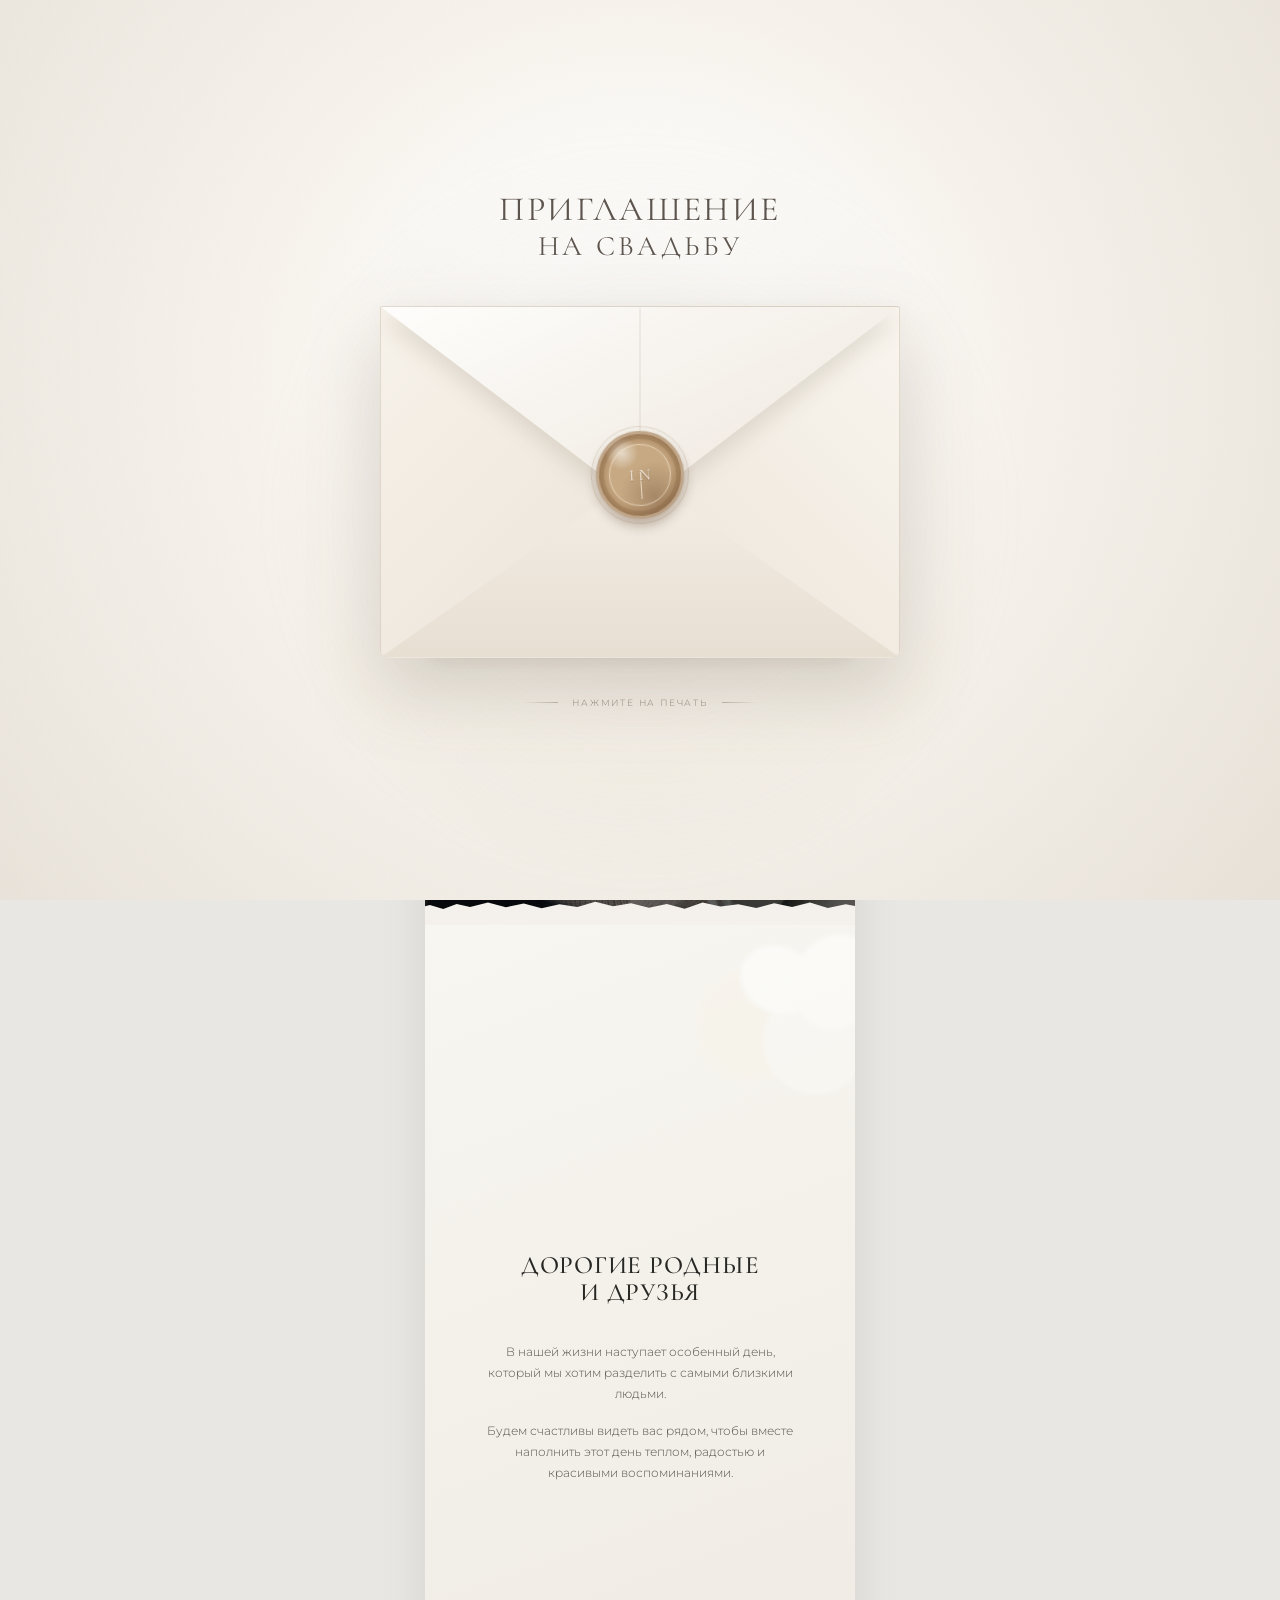
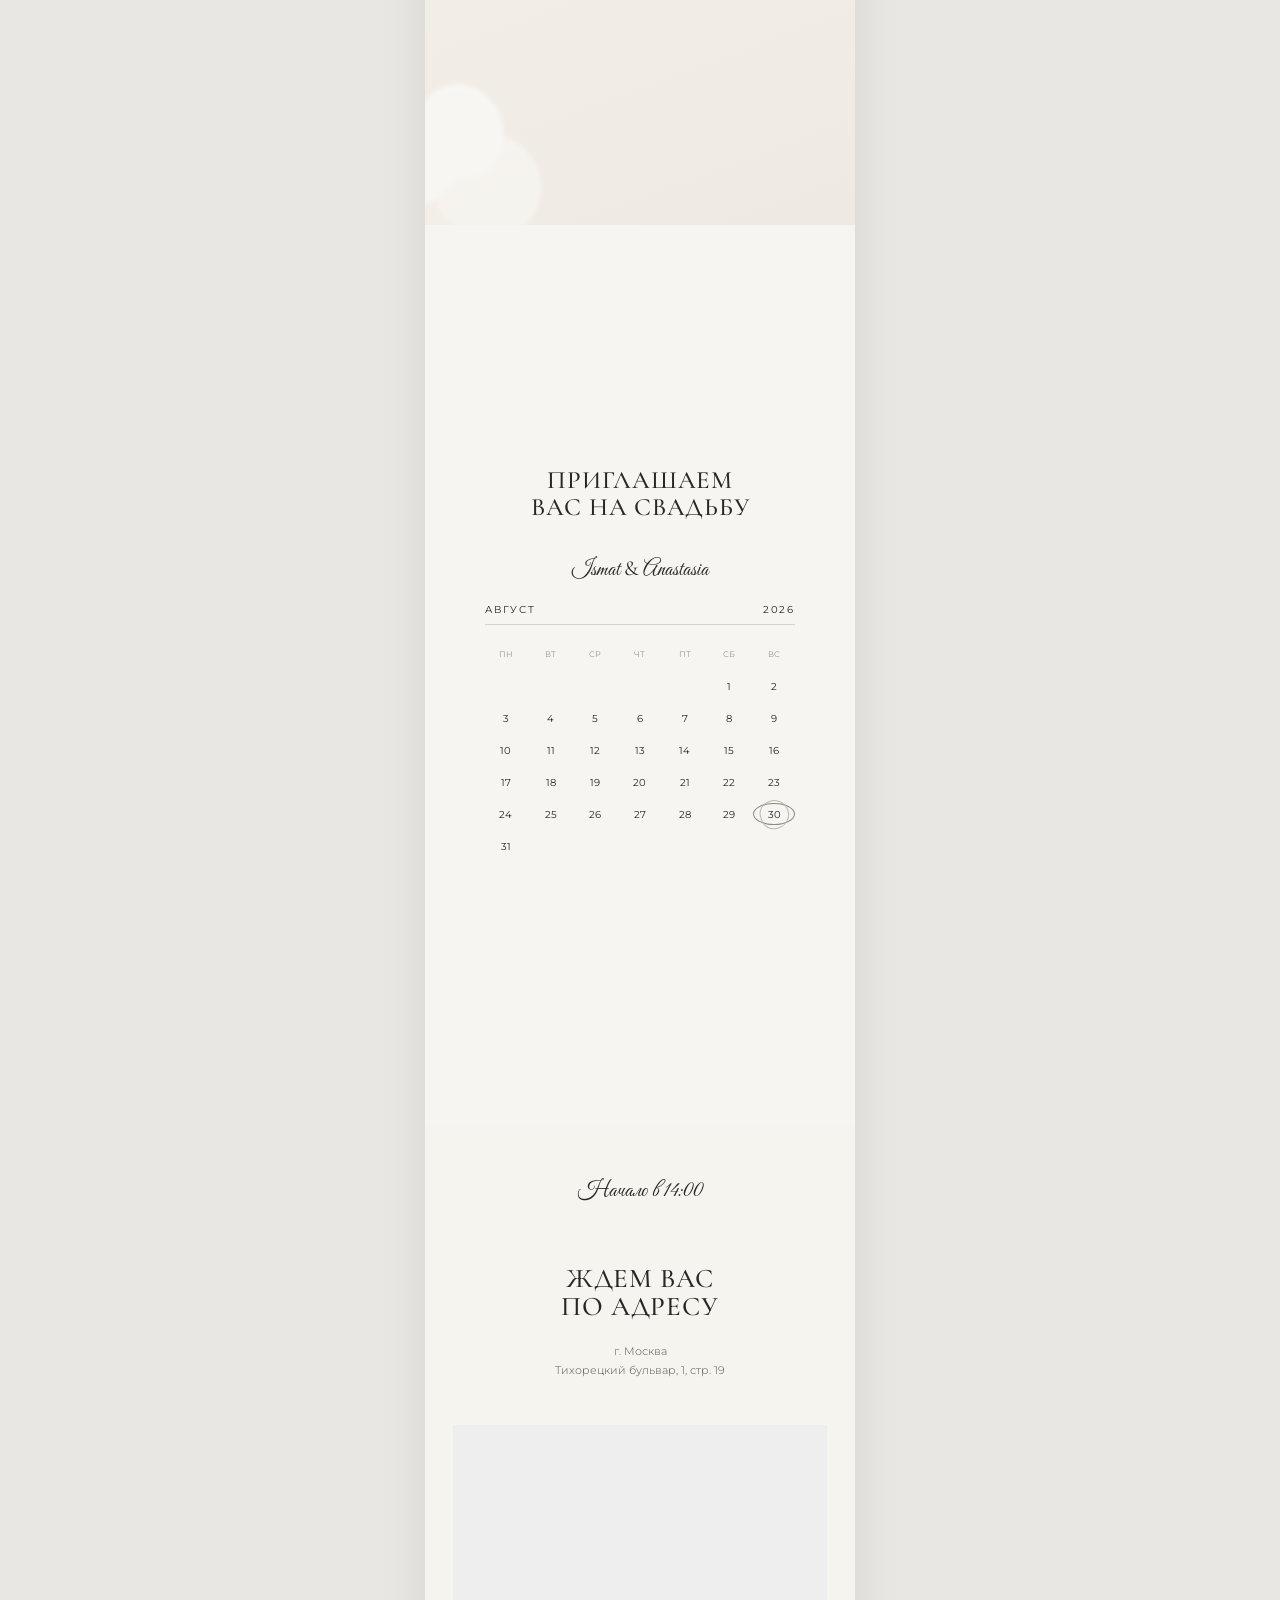
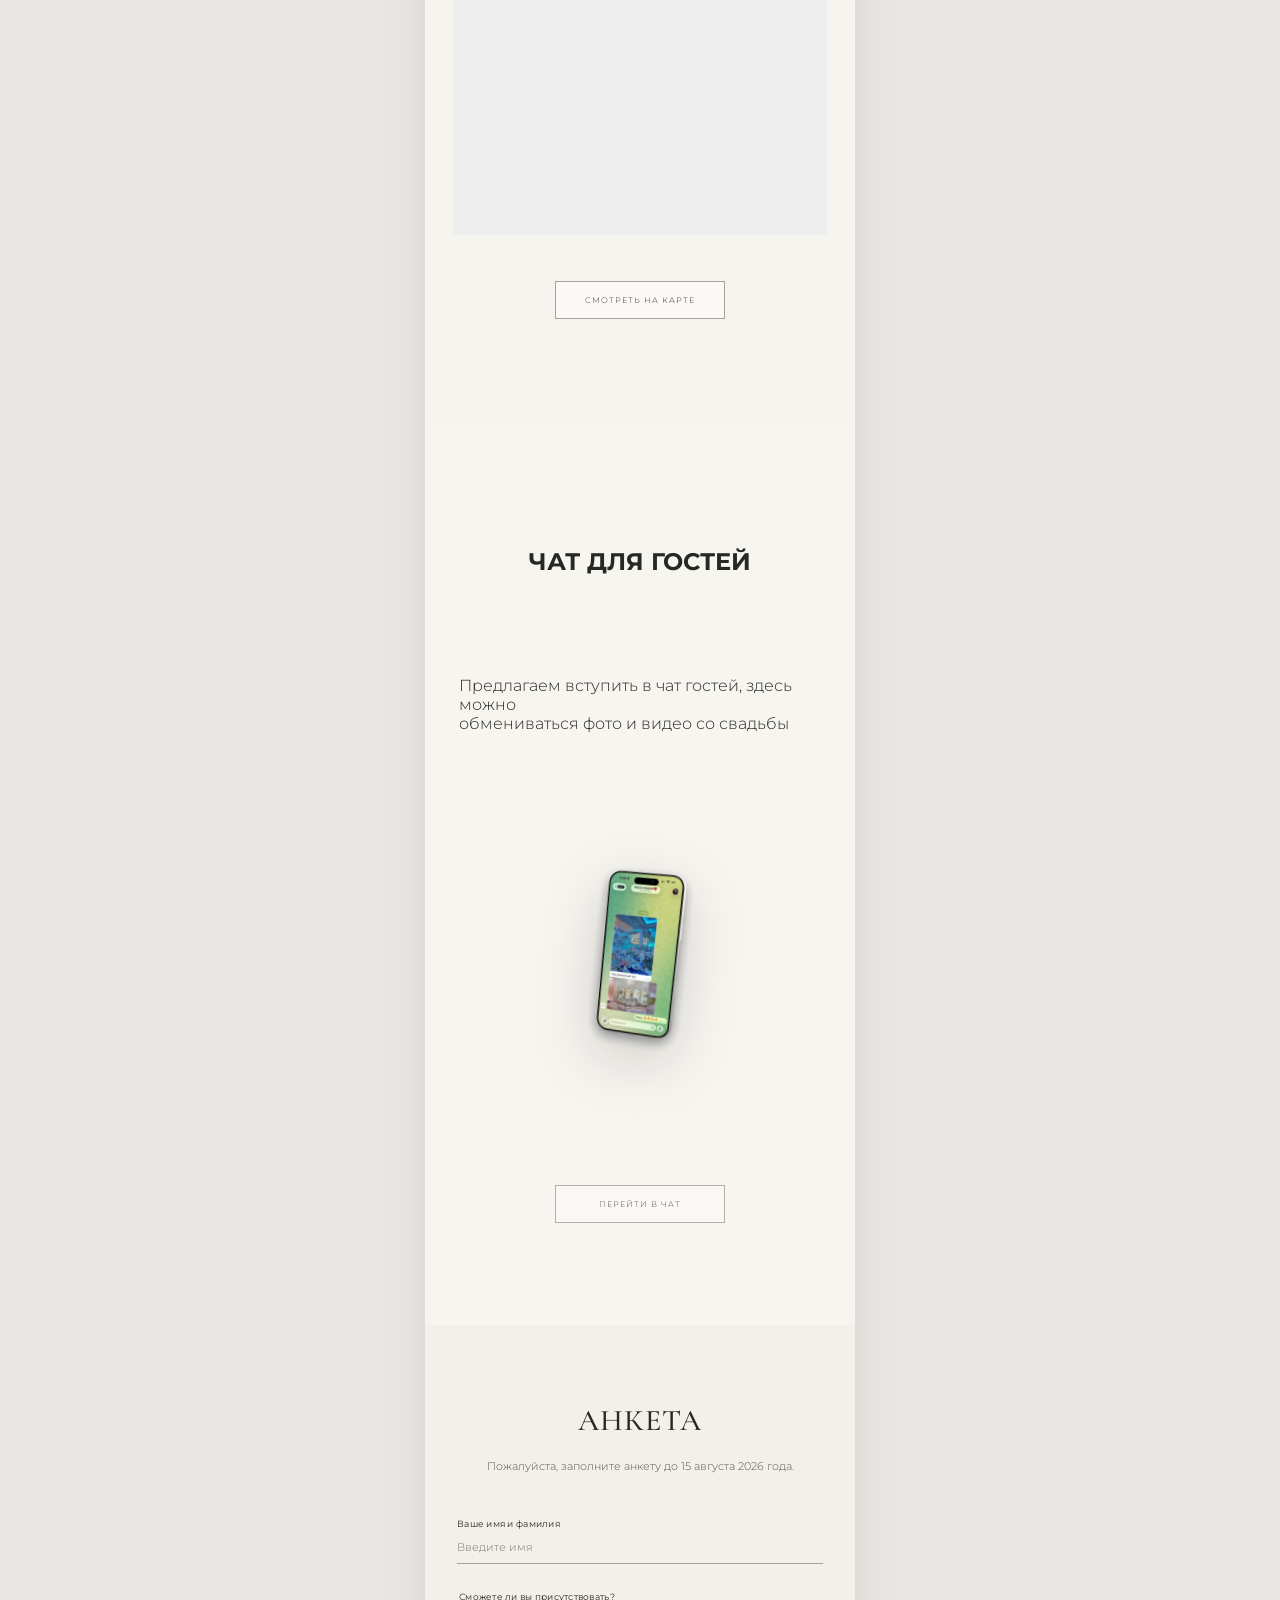
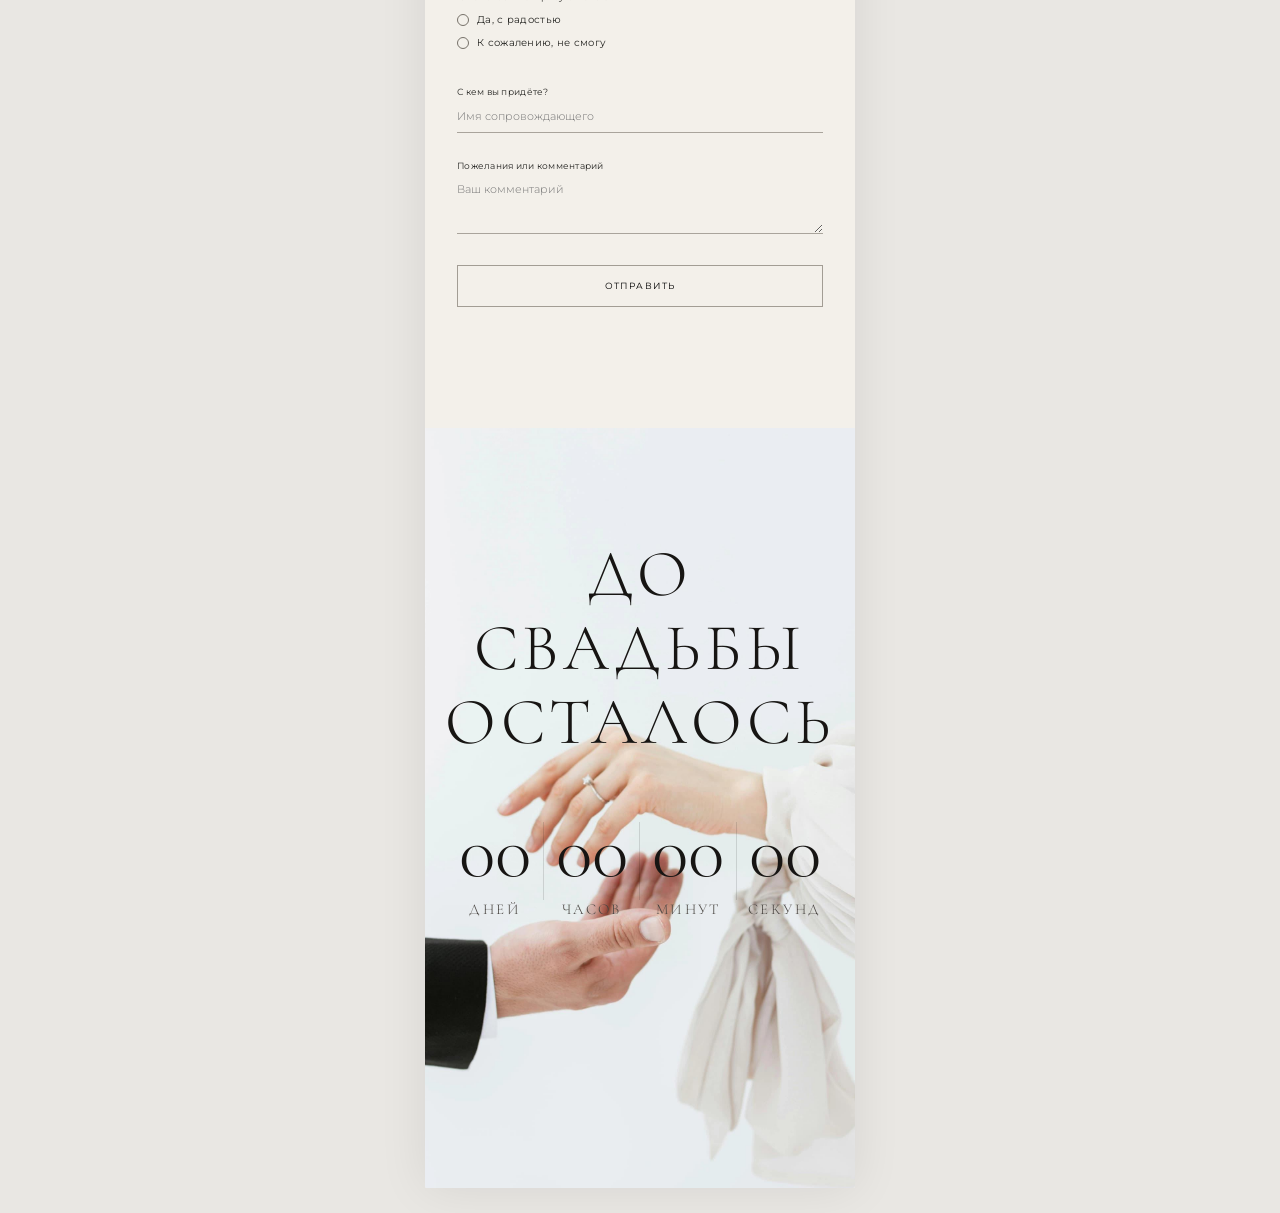
==== index.html @ ecbc0733 "Update index.html" ====
<!doctype html>
<html lang="ru">
<head>
  <meta charset="UTF-8" />
  <meta name="viewport" content="width=device-width, initial-scale=1.0, viewport-fit=cover" />
  <meta name="theme-color" content="#f4f1ec" />
  <meta property="og:title" content="Ismat & Anastasia — 30.08.2026" />
  <meta property="og:description" content="Приглашение на свадьбу" />
  <meta property="og:image" content="assets/couple.jpg" />
  <title>Ismat & Anastasia — Wedding Invitation</title>
  <link rel="preconnect" href="https://fonts.googleapis.com">
  <link rel="preconnect" href="https://fonts.gstatic.com" crossorigin>
  <link href="https://fonts.googleapis.com/css2?family=Cormorant+Garamond:ital,wght@0,300;0,400;0,500;1,400&family=Montserrat:wght@300;400;500&family=Great+Vibes&display=swap" rel="stylesheet">
  <link rel="stylesheet" href="./style.css?v=20260725-1" />
</head>
<body class="locked">
  <div id="preloader" class="preloader"><span></span></div>

  <section id="envelopeScreen" class="envelope-screen" aria-label="Открыть приглашение">
    <div class="envelope-aura" aria-hidden="true"></div>
    <div class="envelope-copy"><span>ПРИГЛАШЕНИЕ</span><span>НА СВАДЬБУ</span></div>

    <button id="openEnvelope" class="lux-envelope" type="button" aria-label="Открыть приглашение">
      <span class="envelope-inside" aria-hidden="true"></span>
      <span class="envelope-back" aria-hidden="true"></span>

      <span class="lux-letter" aria-hidden="true">
        <span class="letter-border"></span>
        <span class="letter-monogram">I <i></i> N</span>
        <span class="letter-ornament">30.08.2026</span>
        <span class="letter-greeting">Дорогие гости!</span>
        <span class="letter-text">Мы будем счастливы разделить<br>с вами этот важный для нас день</span>
        <span class="letter-small">ПОДРОБНОСТИ НА САЙТЕ</span>
      </span>

      <span class="envelope-pocket" aria-hidden="true">
        <span class="pocket-left"></span>
        <span class="pocket-right"></span>
        <span class="pocket-bottom"></span>
      </span>

      <span class="envelope-flap" aria-hidden="true"><span></span></span>
      <span class="wax-seal" aria-hidden="true"><b>I</b><i></i><b>N</b></span>
    </button>

    <div class="tap-hint"><span></span>нажмите на печать<span></span></div>
  </section>

  <button id="musicButton" class="music-button" type="button" aria-label="Включить музыку" hidden>
    <span class="music-bars"><i></i><i></i><i></i><i></i></span>
  </button>
  <audio id="bgMusic" loop preload="none"><source src="assets/music.mp3" type="audio/mpeg"></audio>

  <main id="site" class="site" aria-hidden="true">
    <section class="hero section-full">
      <div class="hero-photo" aria-hidden="true"></div>
      <div class="hero-shade"></div>
      <div class="hero-names">
    <div class="hero-name hero-name-first">Ismat</div>
    <div class="hero-name hero-name-second">Anastasia</div>
</div>
      <div class="scroll-cue">листайте вниз</div>
    </section>

    <section class="flower-section section-full">
      <div class="soft-flower flower-one"></div>
      <div class="soft-flower flower-two"></div>
      <div class="greeting reveal">
        <p class="eyebrow">ДОРОГИЕ РОДНЫЕ<br>И ДРУЗЬЯ</p>
        <p>В нашей жизни наступает особенный день, который мы хотим разделить с самыми близкими людьми.</p>
        <p>Будем счастливы видеть вас рядом, чтобы вместе наполнить этот день теплом, радостью и красивыми воспоминаниями.</p>
      </div>
    </section>
    <section class="invite-section section-full">
      <div class="invite-card reveal">
        <p class="eyebrow">ПРИГЛАШАЕМ<br>ВАС НА СВАДЬБУ</p>
        <div class="names-mini">Ismat <span>&</span> Anastasia</div>
        <div class="year-line"><span>АВГУСТ</span><span>2026</span></div>
        <div class="calendar" aria-label="Календарь август 2026">
          <div class="week">ПН</div><div class="week">ВТ</div><div class="week">СР</div><div class="week">ЧТ</div><div class="week">ПТ</div><div class="week">СБ</div><div class="week">ВС</div>
          <div></div><div></div><div></div><div></div><div></div><div>1</div><div>2</div>
          <div>3</div><div>4</div><div>5</div><div>6</div><div>7</div><div>8</div><div>9</div>
          <div>10</div><div>11</div><div>12</div><div>13</div><div>14</div><div>15</div><div>16</div>
          <div>17</div><div>18</div><div>19</div><div>20</div><div>21</div><div>22</div><div>23</div>
          <div>24</div><div>25</div><div>26</div><div>27</div><div>28</div><div>29</div><div class="selected">30</div>
          <div>31</div>
        </div>
      </div>
    </section>

    <section class="location-section section-full">
      <div class="location-inner reveal">
        <div class="time-script top-time">Начало в 14:00</div>
        <h2>ЖДЕМ ВАС<br>ПО АДРЕСУ</h2>
        <p>г. Москва<br>Тихорецкий бульвар, 1, стр. 19</p>
      <div class="map-frame">
 <iframe
  src="https://yandex.ru/map-widget/v1/?ll=37.7795%2C55.6695&z=16&pt=37.7795%2C55.6695%2Cpm2rdm"
  width="100%"
  height="100%"
  frameborder="0"
  allowfullscreen="true"
  loading="lazy">
</iframe>
</div>
        <a
  class="outline-button"
  href="https://yandex.ru/maps/-/CTb5iKKa"
  target="_blank"
  rel="noopener">
  Смотреть на карте
</a>
      </div>
    </section>

    <section class="guest-chat section-full">
      <h2>ЧАТ ДЛЯ ГОСТЕЙ</h2>

<p>
Предлагаем вступить в чат гостей, здесь можно<br>
обмениваться фото и видео со свадьбы
</p>
<div class="chat-phone-image">
    <img src="assets/chat-phone.png" alt="Чат гостей">
</div>

<a class="outline-button muted" href="#" onclick="return false">
    Перейти в чат
</a>
      </div>
    </section>

    <section class="rsvp-section">
      <div class="rsvp-inner reveal">
        <h2>АНКЕТА</h2>
        <p class="rsvp-intro">Пожалуйста, заполните анкету до 15 августа 2026 года.</p>
        <form id="rsvpForm">
          <label>Ваше имя и фамилия
            <input name="name" type="text" placeholder="Введите имя" required />
          </label>
          <fieldset>
            <legend>Сможете ли вы присутствовать?</legend>
            <label class="radio"><input type="radio" name="attendance" value="Да, с радостью" required><span>Да, с радостью</span></label>
            <label class="radio"><input type="radio" name="attendance" value="К сожалению, не смогу"><span>К сожалению, не смогу</span></label>
          </fieldset>
          <label>С кем вы придёте?
            <input name="companion" type="text" placeholder="Имя сопровождающего" />
          </label>
          <label>Пожелания или комментарий
            <textarea name="comment" rows="3" placeholder="Ваш комментарий"></textarea>
          </label>
          <button class="submit-button" type="submit">Отправить</button>
          <p id="formStatus" class="form-status" role="status"></p>
        </form>
      </div>
    </section>
    <section class="countdown-photo-section">

    <img
        class="countdown-photo-image"
        src="assets/thuste.jpg"
        alt="До свадьбы осталось"
    >

    <div class="countdown-photo-content">
        <h2>
            ДО СВАДЬБЫ<br>
            ОСТАЛОСЬ
        </h2>

        <div class="countdown-grid">
            <div class="countdown-item">
                <span id="days">00</span>
                <small>ДНЕЙ</small>
            </div>

            <div class="countdown-item">
                <span id="hours">00</span>
                <small>ЧАСОВ</small>
            </div>

            <div class="countdown-item">
                <span id="minutes">00</span>
                <small>МИНУТ</small>
            </div>

            <div class="countdown-item">
                <span id="seconds">00</span>
                <small>СЕКУНД</small>
            </div>
        </div>
    </div>

</section>
  </main>

  <script src="./script.js?v=20260725-1"></script>
</body>
</html>
---- style.css ----
@import url('https://fonts.googleapis.com/css2?family=Cormorant+Garamond:wght@300;400&family=Great+Vibes&display=swap');
:root{--paper:#f4f1ec;--ink:#272724;--line:#bdb8af;--accent:#b8b1a7;--serif:'Cormorant Garamond',serif;--sans:'Montserrat',sans-serif;--script:'Great Vibes',cursive}
*{box-sizing:border-box}html{scroll-behavior:smooth}body{margin:0;background:#e9e7e3;color:var(--ink);font-family:var(--sans);font-weight:300}body.locked{overflow:hidden}.preloader{position:fixed;inset:0;background:var(--paper);z-index:9999;display:grid;place-items:center;transition:.5s}.preloader span{width:24px;height:24px;border:1px solid #aaa;border-top-color:#333;border-radius:50%;animation:spin 1s linear infinite}.preloader.hide{opacity:0;visibility:hidden}@keyframes spin{to{transform:rotate(360deg)}}
.site{width:min(430px,100%);margin:auto;background:var(--paper);box-shadow:0 0 50px #00000015;overflow:hidden}.section-full{min-height:100svh;position:relative}.hero{display:grid;place-items:center;color:white}.hero-photo{position:absolute;inset:0;background:url('assets/couple.jpg') center 42%/cover no-repeat;transform:scale(1.03)}.hero-shade{position:absolute;inset:0;background:linear-gradient(180deg,#0004,#0001 38%,#0007)}.hero-content{position:relative;text-align:center;margin-top:26vh;text-shadow:0 2px 15px #0007}.hero-kicker{font:italic 18px var(--serif);letter-spacing:.08em}.

.hero img {
    width: 100%;
    height: 100%;
    object-fit: cover;
    object-position: center;
}.hero-date{font:400 13px var(--sans);letter-spacing:.42em;margin-left:.42em}.scroll-cue{position:absolute;bottom:24px;font-size:8px;letter-spacing:.2em;text-transform:uppercase;opacity:.8}.scroll-cue:after{content:'';display:block;width:1px;height:34px;background:#fff8;margin:12px auto 0}
.flower-section{display:grid;place-items:center;padding:70px 38px;overflow:hidden;background:linear-gradient(160deg,#f8f6f1,#eeeae2)}.soft-flower{position:absolute;width:230px;height:230px;border-radius:45% 55% 48% 52%;filter:blur(2px);opacity:.55;background:radial-gradient(ellipse at 35% 45%,#fff 0 18%,transparent 19%),radial-gradient(ellipse at 58% 35%,#fff 0 22%,transparent 23%),radial-gradient(ellipse at 61% 62%,#fbfaf6 0 26%,transparent 27%),radial-gradient(ellipse at 32% 68%,#f7f3ea 0 24%,transparent 25%)}.flower-one{top:-35px;right:-65px;transform:rotate(25deg)}.flower-two{bottom:-60px;left:-85px;transform:rotate(-20deg)}.greeting{position:relative;text-align:center;max-width:310px}.eyebrow{font:500 25px/1.08 var(--serif);letter-spacing:.03em;margin:0 0 35px}.greeting p:not(.eyebrow){font:300 12px/1.75 var(--sans);margin:16px 0;color:#55514b}
.photo-card-section{padding:50px 35px;display:grid;place-items:center;background:#f7f5f0}.photo-card{height:78svh;width:100%;position:relative;overflow:hidden}.photo-card img{width:100%;height:100%;object-fit:cover;object-position:center}.photo-card-shade{position:absolute;inset:0;background:linear-gradient(180deg,transparent 50%,#0008)}.script-name{position:absolute;bottom:52px;left:0;right:0;text-align:center;color:#fff;font:400 48px/.78 var(--script);text-shadow:0 2px 10px #0008}
.invite-section{display:grid;place-items:center;padding:50px 30px;background:#f7f5f1}.invite-card{text-align:center;width:100%;max-width:310px}.names-mini{font:400 21px var(--script);margin:7px 0 20px}.names-mini span{font-family:var(--serif)}.year-line{display:flex;justify-content:space-between;font:400 10px var(--sans);letter-spacing:.18em;border-bottom:1px solid #d6d1c9;padding-bottom:8px}.calendar{display:grid;grid-template-columns:repeat(7,1fr);gap:10px 3px;margin:18px 0 26px;font:400 10px var(--sans)}.calendar div{height:22px;display:grid;place-items:center}.calendar .week{font-size:8px;color:#99958e}.calendar .selected{border:1px solid #8c887f;border-radius:50%;position:relative}.calendar .selected:after{content:'';position:absolute;width:27px;height:27px;border:1px solid #bbb6ad;border-radius:47% 53% 52% 48%;transform:rotate(-18deg)}.time-script{font:400 22px var(--script)}
.location-section{padding:52px 28px;background:#f6f4ef}.location-inner{text-align:center}.top-time{margin-bottom:60px}.location-inner h2,
.rsvp-inner h2{
    font:500 27px/1.05 var(--serif);
    letter-spacing:.03em;
    margin:0 0 20px;
}

.guest-inner h2{
    font-family:"Cormorant Garamond", serif;
    font-size:58px;
    font-weight:300;
    line-height:1;
    letter-spacing:.03em;
    text-transform:uppercase;
    margin:0 0 28px;
}

.location-inner p,
.rsvp-intro{
    font:300 11px/1.75 var(--sans);
    color:#57534d;
}

.guest-inner p{
    max-width:520px;
    margin:0 auto 55px;

    font-family:var(--sans);
    font-size:18px;
    font-weight:300;
    line-height:1.65;

    color:#2f2f2f;
    text-align:center;
}.outline-button{display:inline-flex;align-items:center;justify-content:center;border:1px solid #a7a29a;color:#37342f;text-decoration:none;text-transform:uppercase;letter-spacing:.13em;font-size:8px;min-width:170px;height:38px;margin-top:18px;background:#ffffff66}.map-illustration{position:relative;height:300px;margin:45px -28px -52px;background:#e8ece8;overflow:hidden}.road{position:absolute;background:#fff;height:18px;width:130%;left:-15%;transform-origin:center}.r1{top:75px;transform:rotate(14deg)}.r2{top:165px;transform:rotate(-24deg)}.r3{top:220px;transform:rotate(7deg);height:10px}.r4{left:52%;top:-30px;width:12px;height:120%;transform:rotate(8deg)}.pin{position:absolute;left:55%;top:44%;font-size:26px;color:#4c4c48;text-shadow:0 1px 0 #fff}.map-label{position:absolute;left:15%;top:65%;font:italic 14px var(--serif);color:#737973}
.guest-chat{padding:70px 34px;background:#f7f5f0;display:grid;place-items:center}.guest-inner{text-align:center;width:100%}.phone-mockup{width:185px;height:330px;border:7px solid #161616;border-radius:27px;margin:32px auto 20px;background:#ebe7df;position:relative;padding:44px 12px 12px;box-shadow:0 15px 35px #0003}.phone-notch{position:absolute;top:0;left:50%;transform:translateX(-50%);width:88px;height:18px;background:#161616;border-radius:0 0 12px 12px}.chat-head{font:500 11px var(--sans);padding-bottom:10px;border-bottom:1px solid #ccc}.bubble{font:400 8px/1.35 var(--sans);padding:8px;border-radius:9px;margin-top:20px;max-width:78%}.bubble.left{background:#fff;text-align:left}.bubble.right{background:#d9e7d2;margin-left:auto;text-align:left}.muted{opacity:.85}
.rsvp-section{padding:80px 32px;background:#f3f0ea}.rsvp-inner h2{text-align:center;font-size:30px}.rsvp-intro{text-align:center;margin-bottom:42px}form label,fieldset{display:block;border:0;padding:0;margin:0 0 27px;font:400 9px/1.4 var(--sans);letter-spacing:.03em}input[type=text],textarea{width:100%;border:0;border-bottom:1px solid #a9a49c;background:transparent;padding:10px 0 9px;outline:none;font:300 11px var(--sans);border-radius:0}textarea{resize:vertical}.radio{display:flex;align-items:center;gap:8px;margin:9px 0;font-size:10px}.radio input{appearance:none;width:12px;height:12px;border:1px solid #767169;border-radius:50%;margin:0}.radio input:checked{box-shadow:inset 0 0 0 3px var(--paper);background:#57534d}.submit-button{width:100%;height:42px;background:transparent;border:1px solid #a29d94;text-transform:uppercase;letter-spacing:.16em;font:400 9px var(--sans);cursor:pointer}.form-status{text-align:center;min-height:18px;font-size:10px;margin-top:13px}
.countdown-section{min-height:720px;background:#eeeae4;padding:55px 34px;display:flex;align-items:flex-end}.hands-photo{position:absolute;top:55px;left:34px;right:34px;height:360px;background:linear-gradient(#0001,#0005),url('assets/couple.jpg') 52% 62%/180% auto no-repeat;filter:saturate(.75)}.countdown-card{position:relative;background:#f6f3ed;width:100%;padding:42px 22px;text-align:center;margin-bottom:38px}.countdown-card .eyebrow{margin-bottom:28px}.countdown{display:grid;grid-template-columns:repeat(4,1fr);gap:7px}.countdown b{display:block;font:400 24px var(--serif)}.countdown span{display:block;font:300 7px var(--sans);text-transform:uppercase;letter-spacing:.08em;color:#77726b}footer{text-align:center;padding:65px 20px 55px;background:#e6e1d9}.footer-script{font:400 43px var(--script)}footer p{font-size:8px;letter-spacing:.18em;text-transform:uppercase}
.music-button{position:fixed;right:max(18px,calc((100vw - 430px)/2 + 18px));bottom:22px;z-index:4000;width:42px;height:42px;border-radius:50%;border:1px solid #ffffff77;background:#30302dd9;backdrop-filter:blur(8px);cursor:pointer}.music-bars{height:15px;display:flex;gap:2px;justify-content:center;align-items:end}.music-bars i{display:block;width:2px;background:#fff;height:5px}.music-button.playing i{animation:bars .8s ease-in-out infinite alternate}.music-button.playing i:nth-child(2){animation-delay:.2s}.music-button.playing i:nth-child(3){animation-delay:.4s}.music-button.playing i:nth-child(4){animation-delay:.1s}@keyframes bars{to{height:15px}}
.reveal{opacity:0;transform:translateY(28px);transition:opacity 1.1s ease,transform 1.1s ease}.reveal.visible{opacity:1;transform:none}@media(min-width:700px){body{padding:25px 0}.site{border-radius:2px}.envelope-copy{font-size:29px}}@media(prefers-reduced-motion:reduce){*{scroll-behavior:auto!important;animation-duration:.01ms!important;transition-duration:.01ms!important}.reveal{opacity:1;transform:none}}
.countdown-photo {
    position: relative;
    width: 100%;
    overflow: hidden;
}

.countdown-photo img{
    width:100%;
    display:block;
}

.countdown-overlay{
    position:absolute;
    inset:0;

    display:flex;
    flex-direction:column;
    justify-content:center;
    align-items:center;

    padding:40px;
    text-align:center;
}
.countdown-photo-section {
    position: relative;
    width: 100%;
    min-height: 760px;
    overflow: hidden;
    background: #f1f0ee;
}

.countdown-photo-image {
    position: absolute;
    inset: 0;
    width: 100%;
    height: 100%;
    object-fit: cover;
    object-position: center bottom;
}

.countdown-photo-content {
    position: relative;
    z-index: 2;
    min-height: 760px;
    padding: 110px 22px 40px;

    display: flex;
    flex-direction: column;
    align-items: center;

    text-align: center;
    color: #171513;
}

.countdown-photo-content h2 {
    margin: 0 0 55px;

    font-family: "Cormorant Garamond", serif;
    font-size: clamp(42px, 11vw, 66px);
    font-weight: 300;
    line-height: 1.12;
    letter-spacing: 0.07em;
}

.countdown-grid {
    width: min(100%, 620px);
    display: grid;
    grid-template-columns: repeat(4, 1fr);
}

.countdown-item {
    position: relative;
    display: flex;
    flex-direction: column;
    align-items: center;
}

.countdown-item:not(:last-child)::after {
    content: "";
    position: absolute;
    top: 8px;
    right: 0;
    width: 1px;
    height: 78px;
    background: rgba(20, 18, 16, 0.13);
}

.countdown-item span {
    font-family: "Cormorant Garamond", serif;
    font-size: clamp(48px, 13vw, 76px);
    font-weight: 300;
    line-height: 1;
}

.countdown-item small {
    margin-top: 10px;
    font-family: "Cormorant Garamond", serif;
    font-size: clamp(10px, 2.7vw, 15px);
    letter-spacing: 0.16em;
    color: #494541;
}

@media (max-width: 480px) {
    .countdown-photo-section,
    .countdown-photo-content {
        min-height: 700px;
    }

    .countdown-photo-content {
        padding-top: 95px;
    }

    .countdown-photo-content h2 {
        margin-bottom: 42px;
    }

    .countdown-item:not(:last-child)::after {
        height: 62px;
    }
}
.hero-name{
    opacity:0;
    filter:blur(10px);
    transform:translateY(70px) scale(.94);
}

body.site-opened .hero-name-first{
    animation:nameReveal 1.15s cubic-bezier(.16,1,.3,1) .15s forwards;
}

body.site-opened .hero-name-second{
    animation:nameReveal 1.15s cubic-bezier(.16,1,.3,1) .55s forwards;
}

@keyframes nameReveal{
    0%{
        opacity:0;
        filter:blur(10px);
        transform:translateY(70px) scale(.94);
    }

    65%{
        opacity:1;
        filter:blur(1px);
        transform:translateY(-8px) scale(1.015);
    }

    100%{
        opacity:1;
        filter:blur(0);
        transform:translateY(0) scale(1);
    }
}

/* Исправленный первый экран и рваный край */
.hero{
  position:relative;
  overflow:hidden;
}
.hero::after{
  content:"";
  position:absolute;
  left:-2%;
  bottom:-1px;
  width:104%;
  height:34px;
  z-index:30;
  background:var(--paper);
  clip-path:polygon(0 48%,3% 38%,6% 50%,9% 35%,12% 44%,16% 31%,20% 45%,24% 34%,28% 48%,32% 36%,36% 44%,40% 29%,44% 42%,48% 33%,52% 46%,56% 35%,60% 49%,64% 31%,68% 43%,72% 36%,76% 47%,80% 33%,84% 44%,88% 31%,92% 47%,96% 36%,100% 46%,100% 100%,0 100%);
  pointer-events:none;
}
.hero-names{
  position:absolute;
  inset:0;
  z-index:5;
  pointer-events:none;
}
.hero-name{
  position:absolute;
  color:#fff;
  font-family:"Great Vibes",cursive;
  font-weight:400;
  line-height:1;
  text-shadow:0 2px 8px rgba(0,0,0,.18),0 8px 22px rgba(0,0,0,.18);
  opacity:0;
  filter:blur(10px);
  transform:translateY(70px) scale(.94);
}
.hero-name-first{
  left:14%;
  top:57%;
  font-size:clamp(70px,19vw,108px);
}
.hero-name-second{
  right:8%;
  top:69%;
  font-size:clamp(70px,19vw,108px);
}
body.site-opened .hero-name-first{
  animation:nameReveal 1.15s cubic-bezier(.16,1,.3,1) .15s forwards;
}
body.site-opened .hero-name-second{
  animation:nameReveal 1.15s cubic-bezier(.16,1,.3,1) .55s forwards;
}
.scroll-cue{z-index:6;bottom:44px}
@media(max-width:430px){
  .hero-name-first{left:12%;top:57%;font-size:20vw}
  .hero-name-second{right:7%;top:68%;font-size:20vw}
}
.map-frame{
    width:100%;
    max-width:410px;
    height:410px;
    margin:45px auto 28px;
    overflow:hidden;
    background:#eee;
}

.map-frame iframe{
    display:block;
    width:100%;
    height:100%;
    border:0;
}

@media(max-width:480px){
    .map-frame{
        width:calc(100% + 56px);
        max-width:none;
        height:380px;
        margin-left:-28px;
        margin-right:-28px;
    }
}
.phone-mockup{
    display:none;
}

.chat-phone-image{
    width:220px;
    margin:35px auto;
    transform:rotate(6deg);
    filter:drop-shadow(0 20px 30px rgba(0,0,0,.18));
}

.chat-phone-image img{
    width:100%;
    display:block;
}
@media(max-width:430px){

    .guest-inner h2{
        font-size:34px;
    }

    .guest-inner p{
        max-width:300px;
        font-size:16px;
        line-height:1.55;
        margin-bottom:42px;
    }

}

/* Реалистичное открытие конверта */
.envelope-screen{
  background:radial-gradient(circle at 50% 42%,#fbfaf7 0,#f3f0ea 58%,#e9e5dd 100%);
  overflow:hidden;
}
.envelope-copy{margin-bottom:24px;position:relative;z-index:3}
.envelope-stage{
  position:relative;
  width:min(390px,88vw);
  aspect-ratio:1.16/1;
  border:0;
  padding:0;
  background:transparent;
  cursor:pointer;
  perspective:1200px;
  filter:drop-shadow(0 25px 28px rgba(71,60,46,.18));
  animation:envelopeFloat 3s ease-in-out infinite;
}
.envelope-stage img{display:block;width:100%;height:100%;object-fit:contain;pointer-events:none;user-select:none}
.envelope-base{
  position:absolute;
  left:4%;right:4%;bottom:1%;height:82%;
  z-index:3;
  overflow:hidden;
}
.letter-wrap{
  position:absolute;
  left:19%;right:19%;bottom:12%;height:78%;
  z-index:2;
  transform:translateY(29%);
  transition:transform 1.25s cubic-bezier(.22,.8,.2,1) .55s,filter .9s ease;
  filter:drop-shadow(0 8px 12px rgba(0,0,0,.10));
}
.flap-wrap{
  position:absolute;
  left:4%;right:4%;top:10%;height:52%;
  z-index:5;
  transform-origin:50% 8%;
  transform:rotateX(0deg);
  transition:transform .95s cubic-bezier(.45,0,.15,1) .18s,z-index 0s linear .65s;
  backface-visibility:visible;
}
.wax-seal{
  position:absolute;
  z-index:7;
  left:50%;top:52%;
  width:72px;height:72px;
  transform:translate(-50%,-50%);
  border-radius:46% 54% 49% 51%;
  display:grid;place-items:center;
  color:#82786d;
  background:radial-gradient(circle at 36% 28%,#fffdf8 0 10%,#eee8de 42%,#d8d0c4 72%,#bcb1a3 100%);
  box-shadow:0 7px 16px rgba(67,51,36,.22),inset 0 0 0 3px #f8f4ec,inset 0 0 0 5px #c9bfb2;
  transition:opacity .35s ease,transform .4s cubic-bezier(.3,1.6,.4,1);
}
.wax-seal:before{content:"";position:absolute;inset:11px;border:1px solid rgba(130,120,108,.55);border-radius:50%}
.wax-seal b{font:400 16px/1 var(--serif);letter-spacing:.03em;position:relative}
.wax-seal i{position:absolute;width:28px;height:1px;background:#aaa094;bottom:20px}
.envelope-stage.open{animation:none}
.envelope-stage.open .wax-seal{opacity:0;transform:translate(-50%,-50%) scale(.45) rotate(-10deg)}
.envelope-stage.open .flap-wrap{transform:rotateX(180deg);z-index:1}
.envelope-stage.open .letter-wrap{transform:translateY(-33%);filter:drop-shadow(0 22px 22px rgba(0,0,0,.16))}
.envelope-screen.opened{transform:none;opacity:0;visibility:hidden;transition:opacity .85s ease .25s,visibility 0s linear 1.1s}
.tap-hint{position:relative;z-index:3;margin-top:20px}
@keyframes envelopeFloat{50%{transform:translateY(-7px)}}
@media(max-width:480px){
  .envelope-copy{font-size:23px;margin-bottom:18px}
  .envelope-stage{width:min(365px,94vw)}
  .wax-seal{width:62px;height:62px;top:53%}
  .wax-seal:before{inset:9px}
  .wax-seal i{bottom:17px;width:24px}
}

/* ===== PREMIUM CSS ENVELOPE ===== */
.envelope-screen{
  --ivory:#f7f2e9;
  --paper:#fffdf8;
  --edge:#d8cfc2;
  --ink:#6f655b;
  --seal:#b99872;
  position:fixed;inset:0;z-index:5000;
  display:flex;flex-direction:column;align-items:center;justify-content:center;
  overflow:hidden;background:
    radial-gradient(circle at 50% 43%,rgba(255,255,255,.94) 0 18%,rgba(247,243,236,.86) 48%,rgba(231,225,216,.86) 100%),
    linear-gradient(135deg,#f8f5ef,#ece5db);
  transition:opacity .9s ease,visibility 0s linear .9s;
}
.envelope-screen:before{content:"";position:absolute;inset:0;opacity:.23;pointer-events:none;background-image:url("data:image/svg+xml,%3Csvg xmlns='http://www.w3.org/2000/svg' width='140' height='140' viewBox='0 0 140 140'%3E%3Cfilter id='n'%3E%3CfeTurbulence type='fractalNoise' baseFrequency='.85' numOctaves='4' stitchTiles='stitch'/%3E%3C/filter%3E%3Crect width='100%25' height='100%25' filter='url(%23n)' opacity='.15'/%3E%3C/svg%3E")}
.envelope-screen.opened{opacity:0;visibility:hidden;pointer-events:none;transform:none}
.envelope-aura{position:absolute;width:min(780px,130vw);aspect-ratio:1;border-radius:50%;background:radial-gradient(circle,rgba(202,184,160,.28),rgba(255,255,255,0) 68%);filter:blur(12px);transform:translateY(7vh)}
.envelope-copy{position:relative;z-index:3;display:flex;flex-direction:column;align-items:center;margin-bottom:46px;color:#5d554d;font:400 clamp(23px,3vw,34px)/.98 var(--serif);letter-spacing:.07em;text-shadow:0 1px 0 #fff}
.envelope-copy span:last-child{font-size:.83em;letter-spacing:.12em;margin-top:6px}
.lux-envelope{position:relative;z-index:2;width:min(520px,86vw);aspect-ratio:1.48;border:0;padding:0;background:none;cursor:pointer;perspective:1300px;filter:drop-shadow(0 32px 35px rgba(85,67,45,.18));animation:luxFloat 4s ease-in-out infinite;isolation:isolate}
.lux-envelope:focus-visible{outline:1px solid #8d8175;outline-offset:16px}
.envelope-back,.envelope-inside,.envelope-pocket,.envelope-flap,.lux-letter{position:absolute;display:block}
.envelope-back{inset:0;border-radius:4px 4px 11px 11px;background:
 linear-gradient(145deg,rgba(255,255,255,.9),rgba(231,223,212,.5)),var(--ivory);border:1px solid rgba(153,137,117,.24);box-shadow:inset 0 0 35px rgba(136,113,84,.08)}
.envelope-inside{left:1.5%;right:1.5%;top:2%;height:58%;clip-path:polygon(0 0,100% 0,50% 92%);background:linear-gradient(180deg,#d9cfc1,#f3ede4 62%,#cec1b1);filter:brightness(.94);z-index:1}
.lux-letter{z-index:2;left:10%;right:10%;top:5%;height:100%;background:
 linear-gradient(90deg,rgba(151,135,116,.025) 1px,transparent 1px),
 linear-gradient(rgba(151,135,116,.025) 1px,transparent 1px),var(--paper);background-size:7px 7px;border:1px solid rgba(152,137,118,.34);box-shadow:0 4px 14px rgba(62,48,33,.08);transform:translateY(62%);transition:transform 1.35s cubic-bezier(.18,.83,.22,1) .72s,box-shadow 1s ease;color:var(--ink);overflow:hidden}
.letter-border{position:absolute;inset:11px;border:1px solid rgba(139,123,104,.25)}
.letter-monogram{position:absolute;top:8%;left:0;right:0;font:400 clamp(24px,5vw,39px)/1 var(--serif);letter-spacing:.28em;text-indent:.28em}
.letter-monogram i{display:inline-block;width:1px;height:1.18em;background:#82776c;vertical-align:-.22em;margin:0 .2em}
.letter-ornament{position:absolute;top:21%;left:0;right:0;font:300 clamp(10px,2.5vw,16px)/1 var(--serif);letter-spacing:.12em;color:#a79a8c}
.letter-greeting{position:absolute;top:35%;left:0;right:0;font:italic 400 clamp(22px,4.8vw,37px)/1 var(--serif)}
.letter-text{position:absolute;top:47%;left:8%;right:8%;font:300 clamp(10px,2.3vw,16px)/1.65 var(--sans);letter-spacing:.02em}
.letter-date{position:absolute;top:68%;left:0;right:0;font:400 clamp(21px,4.7vw,36px)/1 var(--serif);letter-spacing:.12em}
.letter-small{position:absolute;top:82%;left:0;right:0;font:300 clamp(7px,1.7vw,10px)/1 var(--sans);letter-spacing:.16em}
.envelope-pocket{z-index:4;inset:0;overflow:hidden;border-radius:0 0 10px 10px;pointer-events:none}
.pocket-left,.pocket-right,.pocket-bottom{position:absolute;inset:0;display:block;border:1px solid rgba(154,138,117,.13)}
.pocket-left{clip-path:polygon(0 0,56% 54%,0 100%);background:linear-gradient(135deg,#f7f2ea,#e6ddd1)}
.pocket-right{clip-path:polygon(100% 0,44% 54%,100% 100%);background:linear-gradient(225deg,#f9f5ee,#e6ddd1)}
.pocket-bottom{clip-path:polygon(0 100%,50% 48%,100% 100%);background:linear-gradient(0deg,#e8dfd3,#faf6ef 82%)}
.envelope-flap{z-index:6;left:0;right:0;top:0;height:62%;transform-origin:50% 0;transform-style:preserve-3d;transition:transform 1.15s cubic-bezier(.58,.02,.24,1),z-index 0s linear .58s;filter:drop-shadow(0 12px 10px rgba(74,56,35,.12))}
.envelope-flap>span{position:absolute;inset:0;clip-path:polygon(0 0,100% 0,50% 91%);border-radius:4px;background:
 linear-gradient(155deg,rgba(255,255,255,.85),rgba(231,222,210,.65)),var(--ivory);border-top:1px solid rgba(152,137,118,.25);backface-visibility:hidden}
.envelope-flap>span:after{content:"";position:absolute;inset:0;clip-path:polygon(0 0,100% 0,50% 91%);background:linear-gradient(90deg,transparent 49.7%,rgba(151,134,113,.16) 50%,transparent 50.3%)}
.wax-seal{position:absolute;z-index:8;left:50%;top:48%;width:88px;height:88px;transform:translate(-50%,-50%) rotate(-4deg);border-radius:50%;display:flex;align-items:center;justify-content:center;gap:5px;color:#f6eee4;background:
 radial-gradient(circle at 31% 24%,rgba(255,255,255,.55),transparent 18%),
 radial-gradient(circle at 65% 75%,rgba(80,47,27,.28),transparent 40%),
 radial-gradient(circle,#c7aa84 0 47%,#a6815b 68%,#7c5e42 100%);box-shadow:0 7px 12px rgba(78,51,28,.3),inset 0 0 0 3px rgba(255,245,229,.38),inset 0 0 0 8px rgba(101,72,46,.18);transition:opacity .45s ease,transform .55s cubic-bezier(.2,.8,.2,1);font:400 20px/1 var(--serif);text-shadow:0 1px 1px rgba(71,45,24,.35)}
.wax-seal:before,.wax-seal:after{content:"";position:absolute;border-radius:50%}
.wax-seal:before{inset:13px;border:1px solid rgba(255,241,222,.56)}
.wax-seal:after{inset:-5px;border:1px solid rgba(121,91,61,.18);filter:blur(.2px)}
.wax-seal i{width:1px;height:27px;background:rgba(255,243,228,.72)}
.tap-hint{position:relative;z-index:3;margin-top:40px;display:flex;align-items:center;gap:14px;color:#8d8378;font:300 9px/1 var(--sans);letter-spacing:.2em;text-transform:uppercase;transition:opacity .4s}
.tap-hint span{display:block;width:34px;height:1px;background:linear-gradient(90deg,transparent,#b7aea3)}
.tap-hint span:last-child{transform:scaleX(-1)}
.lux-envelope.open{animation:none}
.lux-envelope.open .wax-seal{opacity:0;transform:translate(-50%,-50%) scale(.2) rotate(25deg)}
.lux-envelope.open .envelope-flap{transform:rotateX(180deg);z-index:1}
.lux-envelope.open .lux-letter{transform:translateY(-18%);box-shadow:0 26px 28px rgba(62,48,33,.18)}
.lux-envelope.open+.tap-hint{opacity:0}
@keyframes luxFloat{0%,100%{transform:translateY(0) rotate(-.45deg)}50%{transform:translateY(-9px) rotate(.35deg)}}
@media(max-width:560px){
 .envelope-copy{margin-bottom:42px;font-size:25px}
 .lux-envelope{width:min(390px,91vw)}
 .wax-seal{width:70px;height:70px;font-size:17px}
 .wax-seal:before{inset:11px}
 .wax-seal i{height:22px}
 .tap-hint{margin-top:32px;font-size:8px;gap:10px}
 .tap-hint span{width:22px}
}
@media(max-height:700px){.envelope-copy{margin-bottom:20px}.tap-hint{margin-top:18px}.lux-envelope{width:min(390px,74vh)}}
/* Письмо полностью находится внутри закрытого конверта */
.lux-envelope {
  overflow: visible;
}

.lux-letter {
  top: 5%;
  height: 90%;
  transform: translateY(5%);
  pointer-events: none;
  z-index: 2;
}

/* Карман всегда закрывает нижнюю часть письма */
.envelope-pocket {
  z-index: 4;
}

/* При открытии письмо движется только вверх */
.lux-envelope.open .lux-letter {
  transform: translateY(-35%);
}
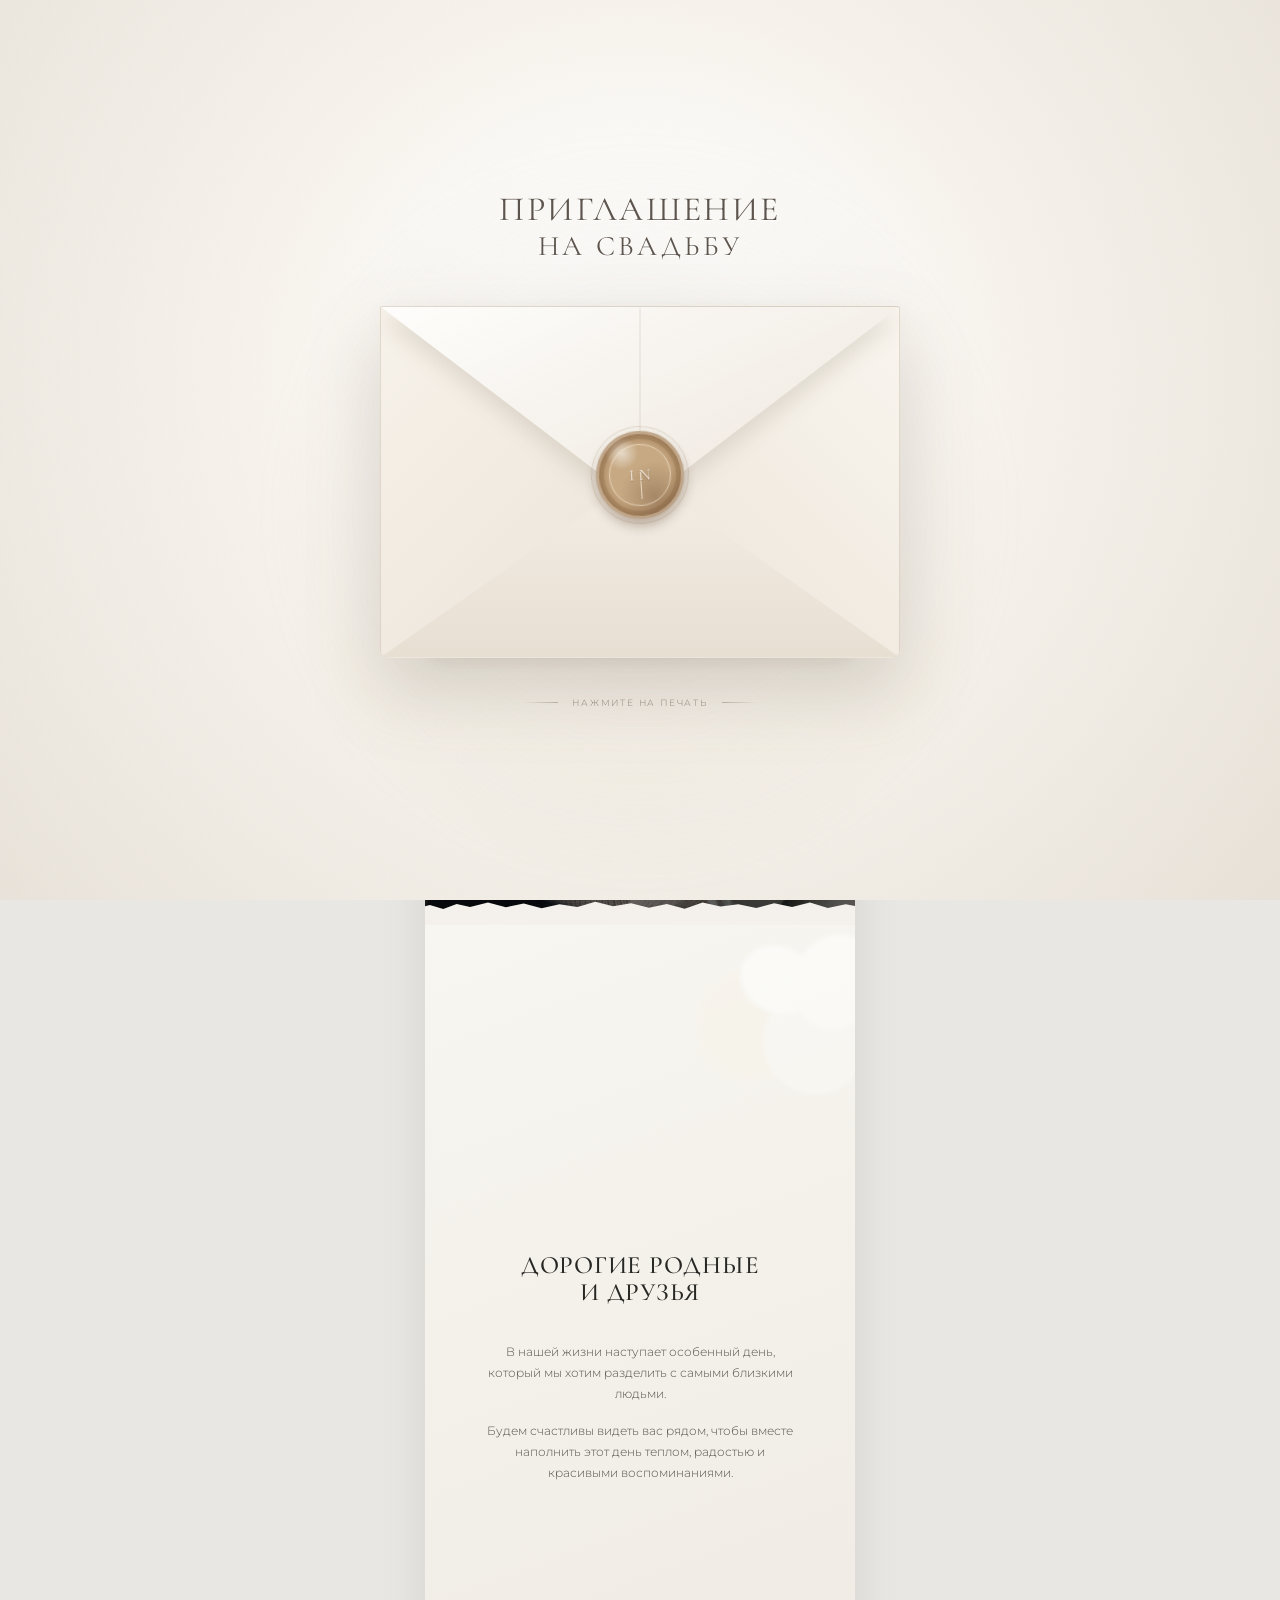
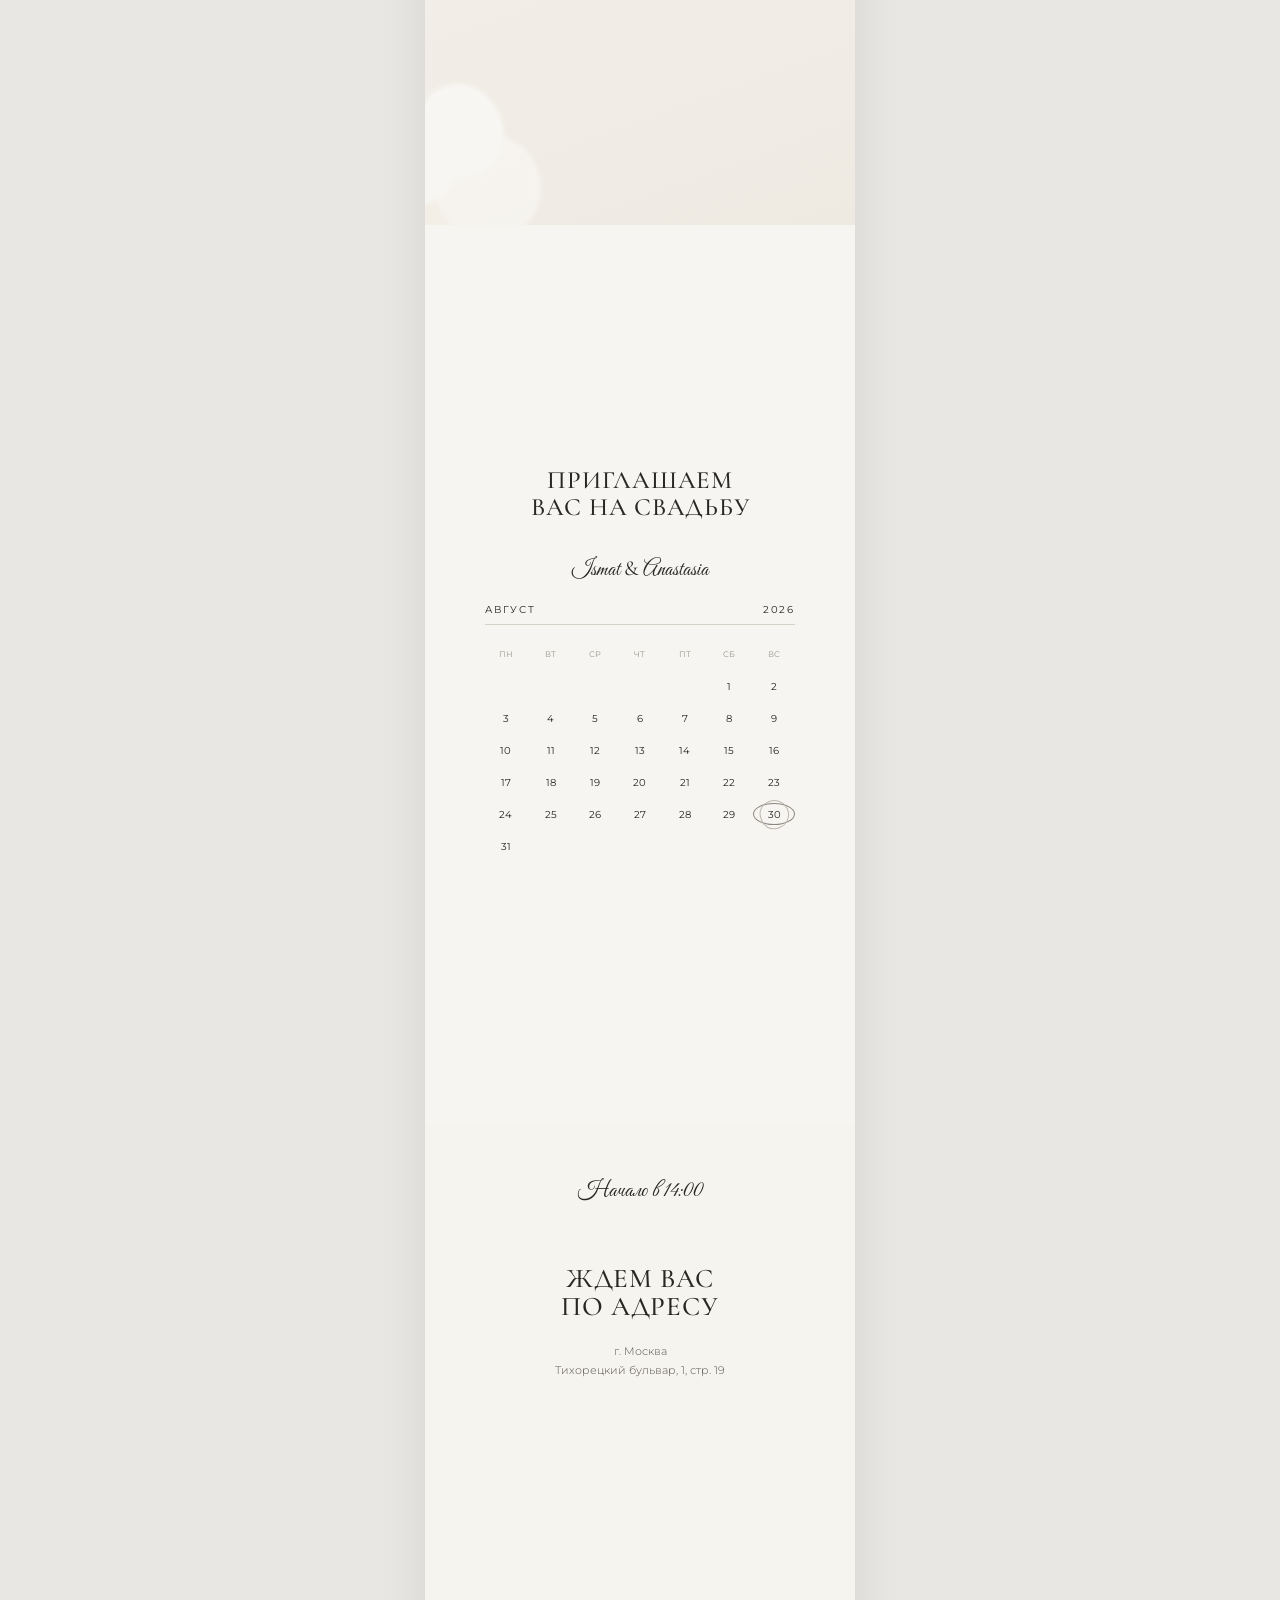
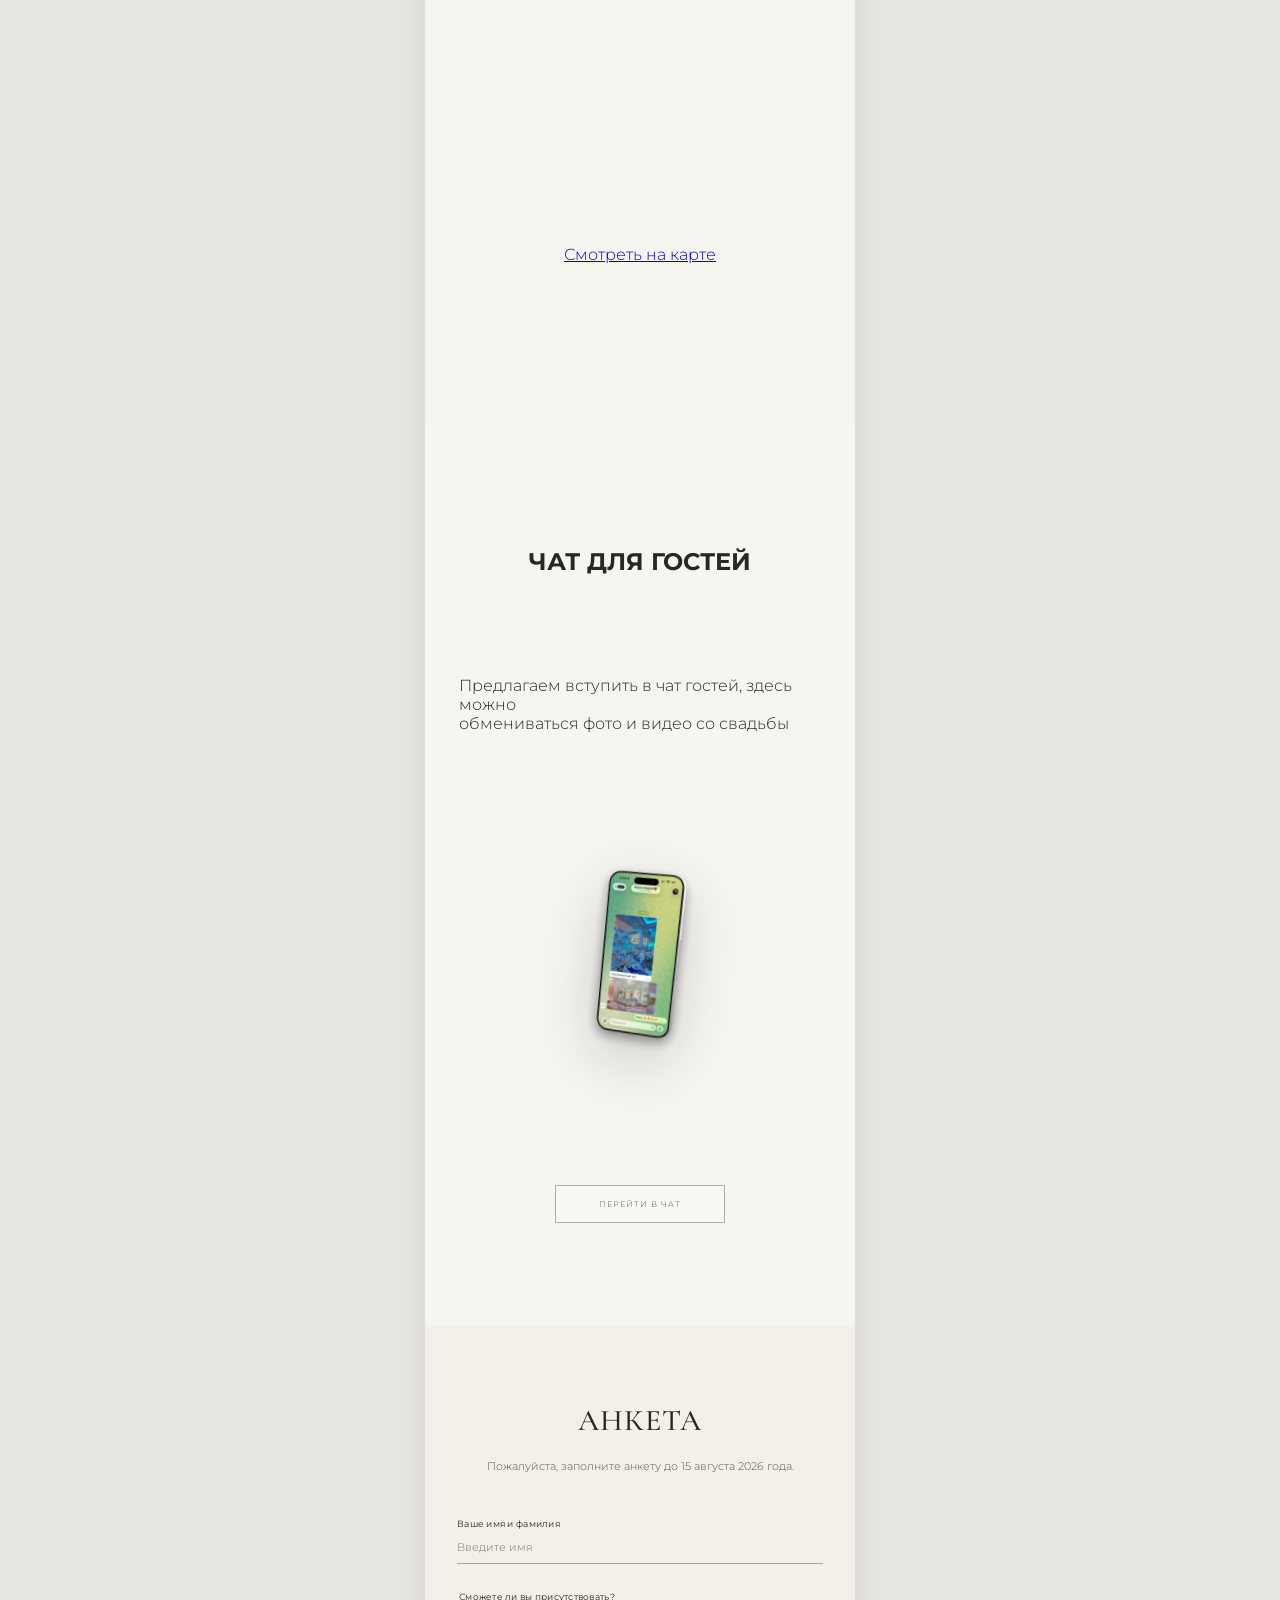
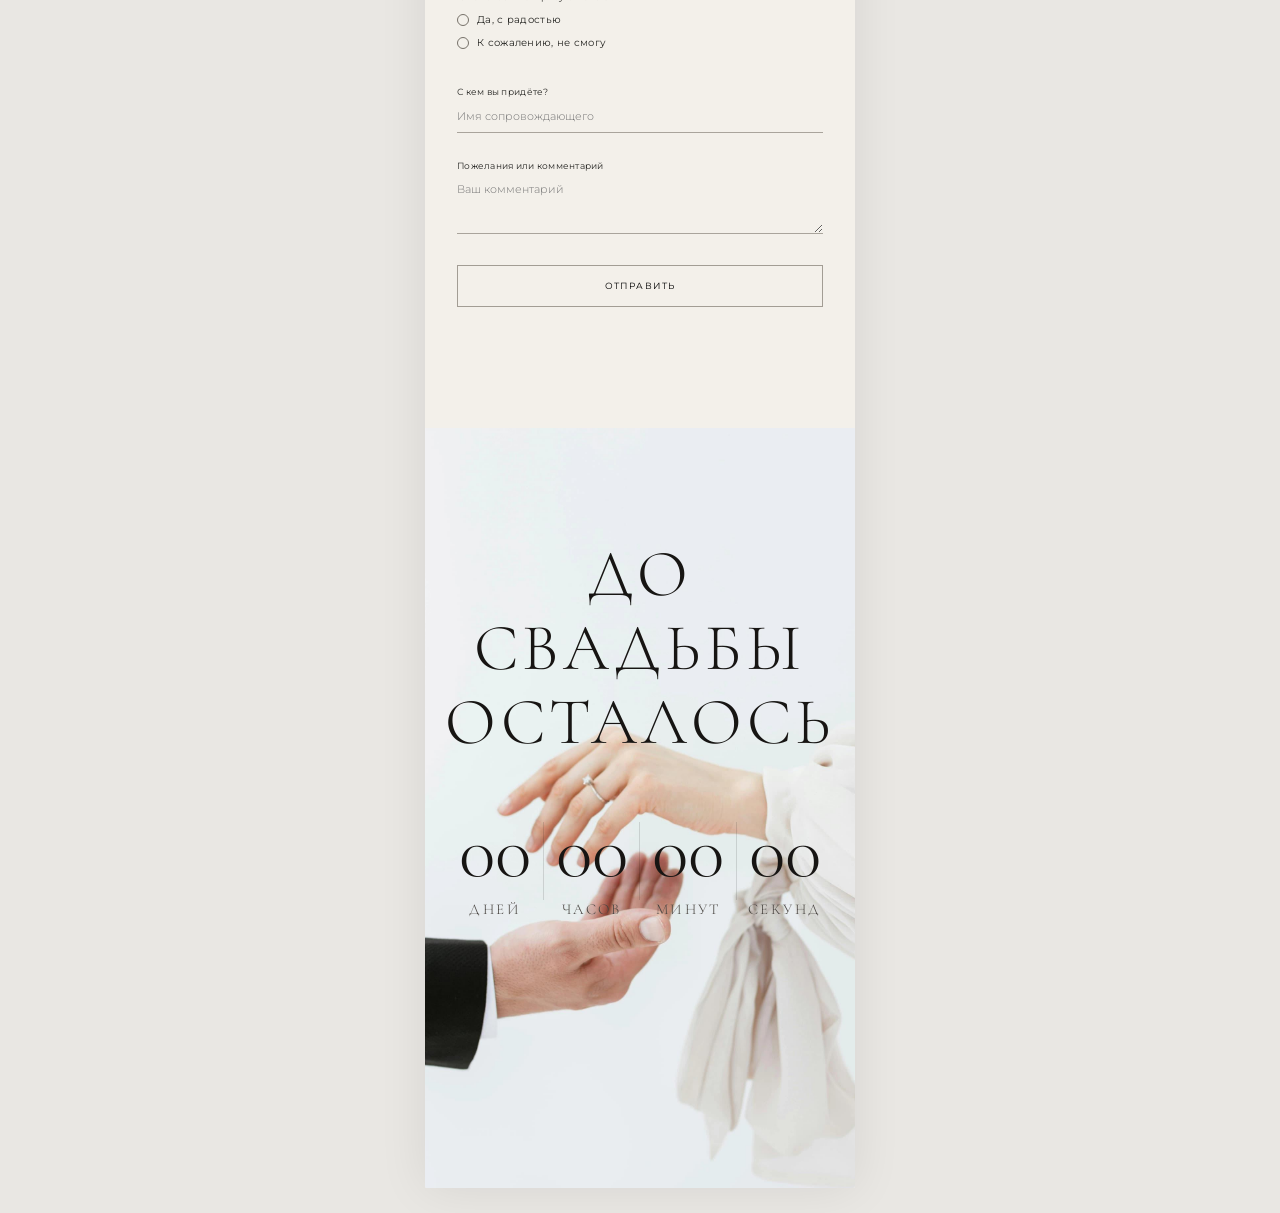
==== commit 6e02d86b: "Update index.html" ====
--- a/index.html
+++ b/index.html
@@ -93,21 +93,22 @@
         <div class="time-script top-time">Начало в 14:00</div>
         <h2>ЖДЕМ ВАС<br>ПО АДРЕСУ</h2>
         <p>г. Москва<br>Тихорецкий бульвар, 1, стр. 19</p>
-      <div class="map-frame">
- <iframe
-  src="https://yandex.ru/map-widget/v1/?ll=37.7795%2C55.6695&z=16&pt=37.7795%2C55.6695%2Cpm2rdm"
-  width="100%"
-  height="100%"
-  frameborder="0"
-  allowfullscreen="true"
-  loading="lazy">
-</iframe>
+    <div class="map-wrapper">
+  <iframe
+    src="https://yandex.ru/map-widget/v1/?ll=37.778579%2C55.675500&z=17.16&pt=37.778579%2C55.675500%2Cpm2rdm"
+    width="100%"
+    height="450"
+    frameborder="0"
+    allowfullscreen="true"
+    loading="lazy"
+    title="Ресторан Гранд — Тихорецкий бульвар, 1, стр. 19">
+  </iframe>
 </div>
-        <a
-  class="outline-button"
-  href="https://yandex.ru/maps/-/CTb5iKKa"
+       <a
+  href="https://yandex.ru/maps/213/moscow/house/tikhoretskiy_bulvar_1s19/Z04YcQBoT00CQFtvfXp2dHhmZw==/?ll=37.778579%2C55.675500&z=17.16"
   target="_blank"
-  rel="noopener">
+  rel="noopener noreferrer"
+  class="map-button">
   Смотреть на карте
 </a>
       </div>
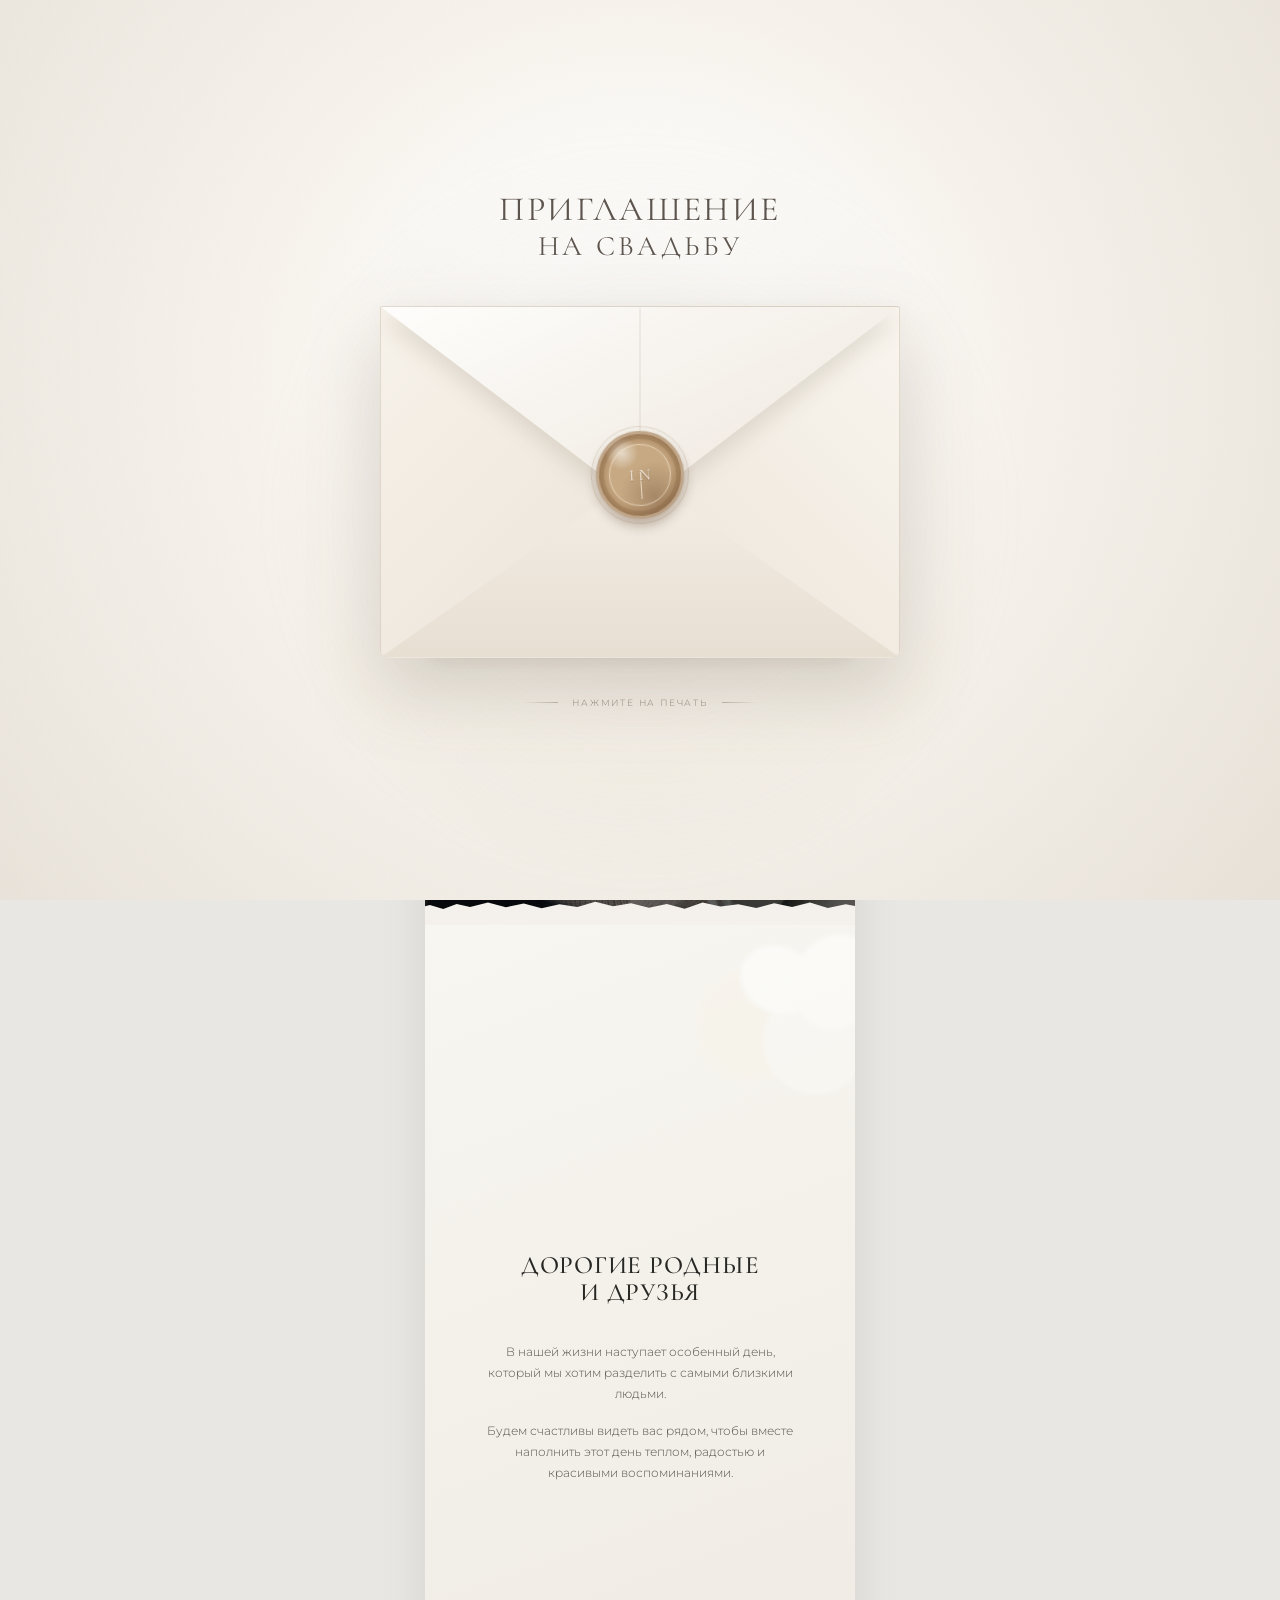
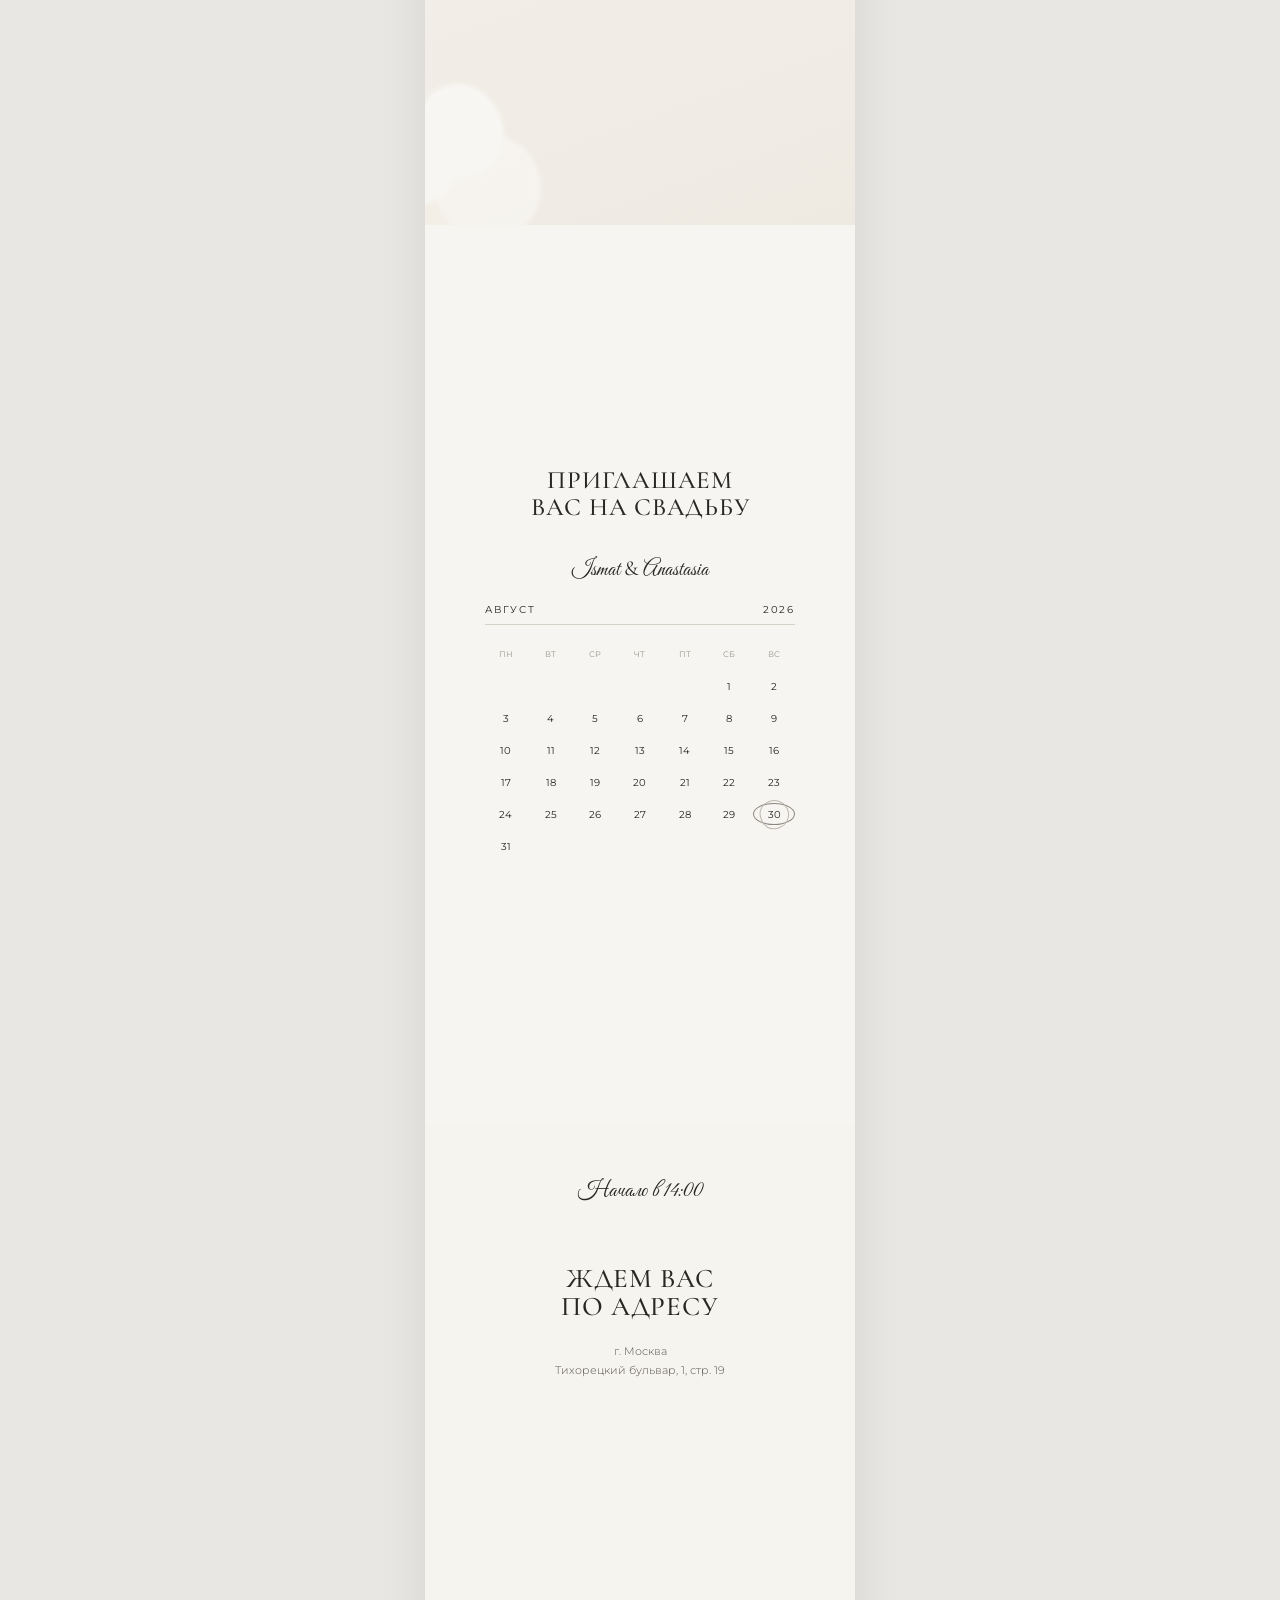
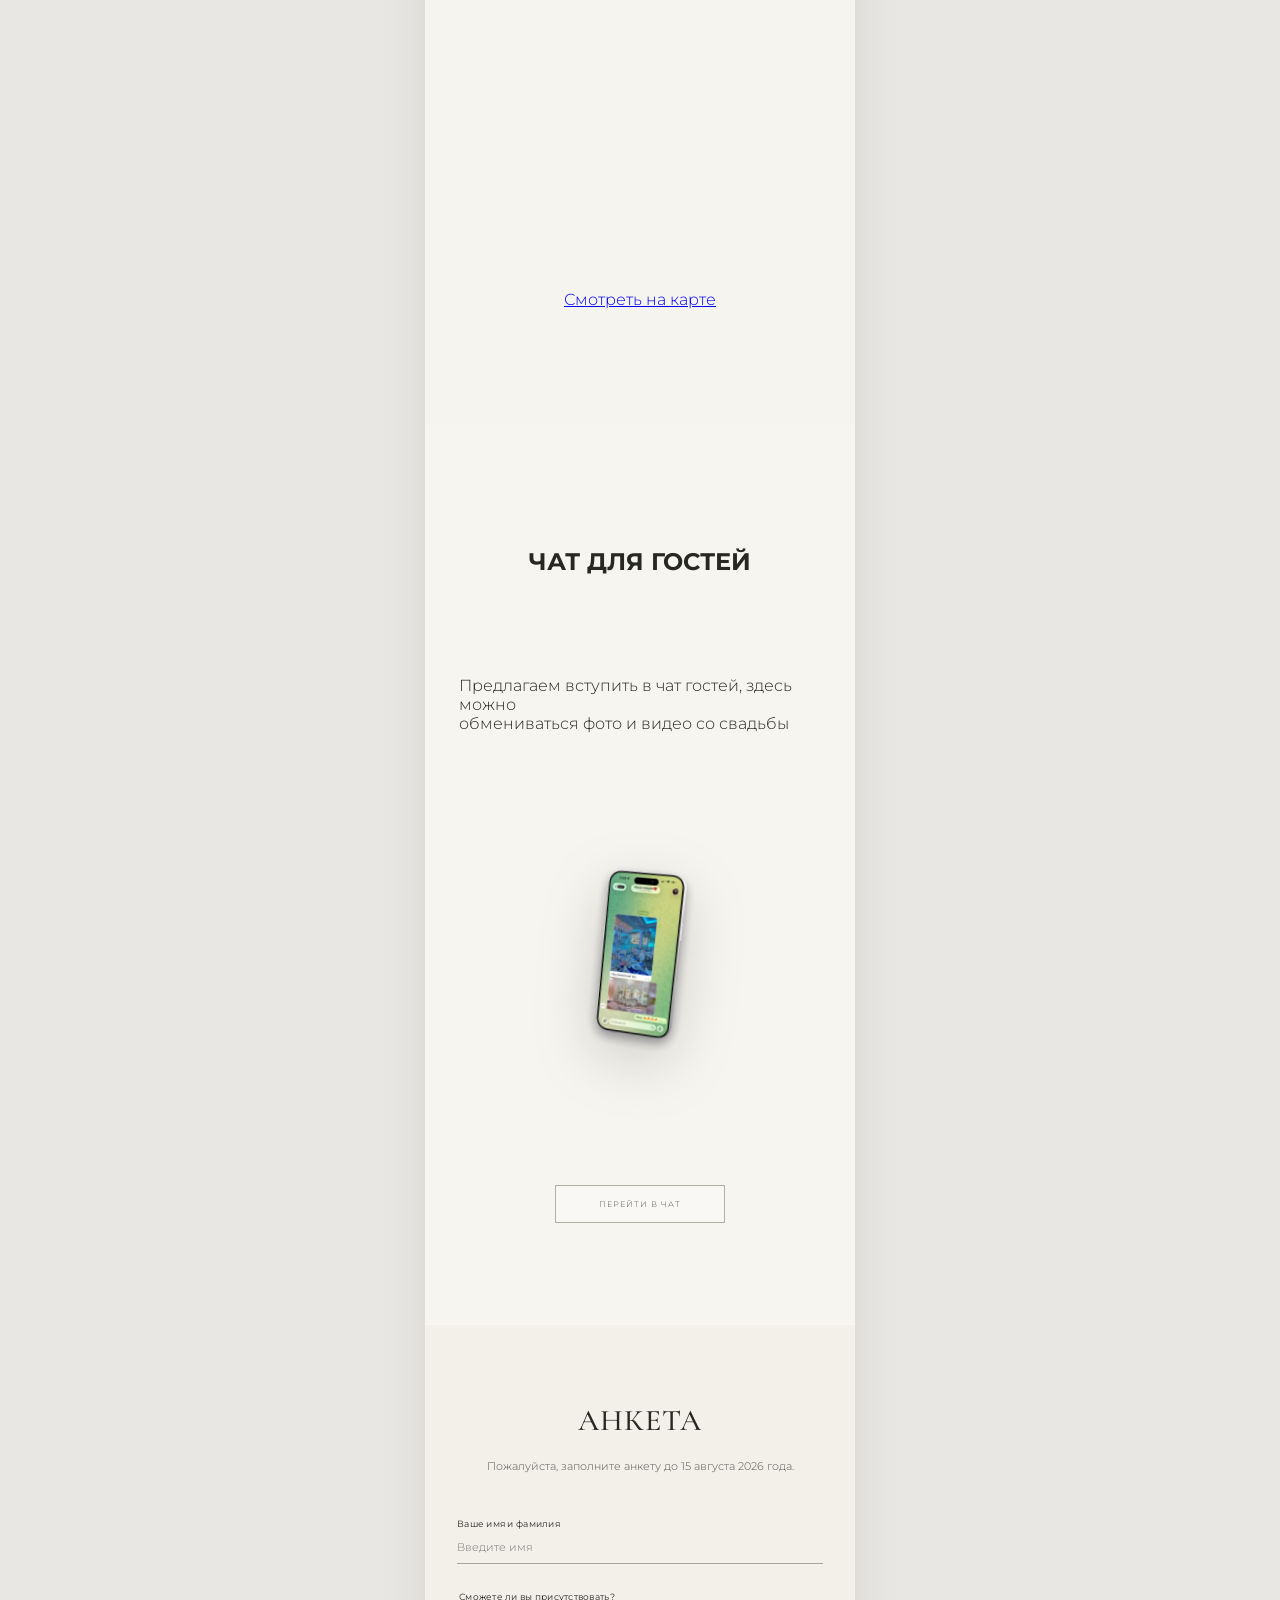
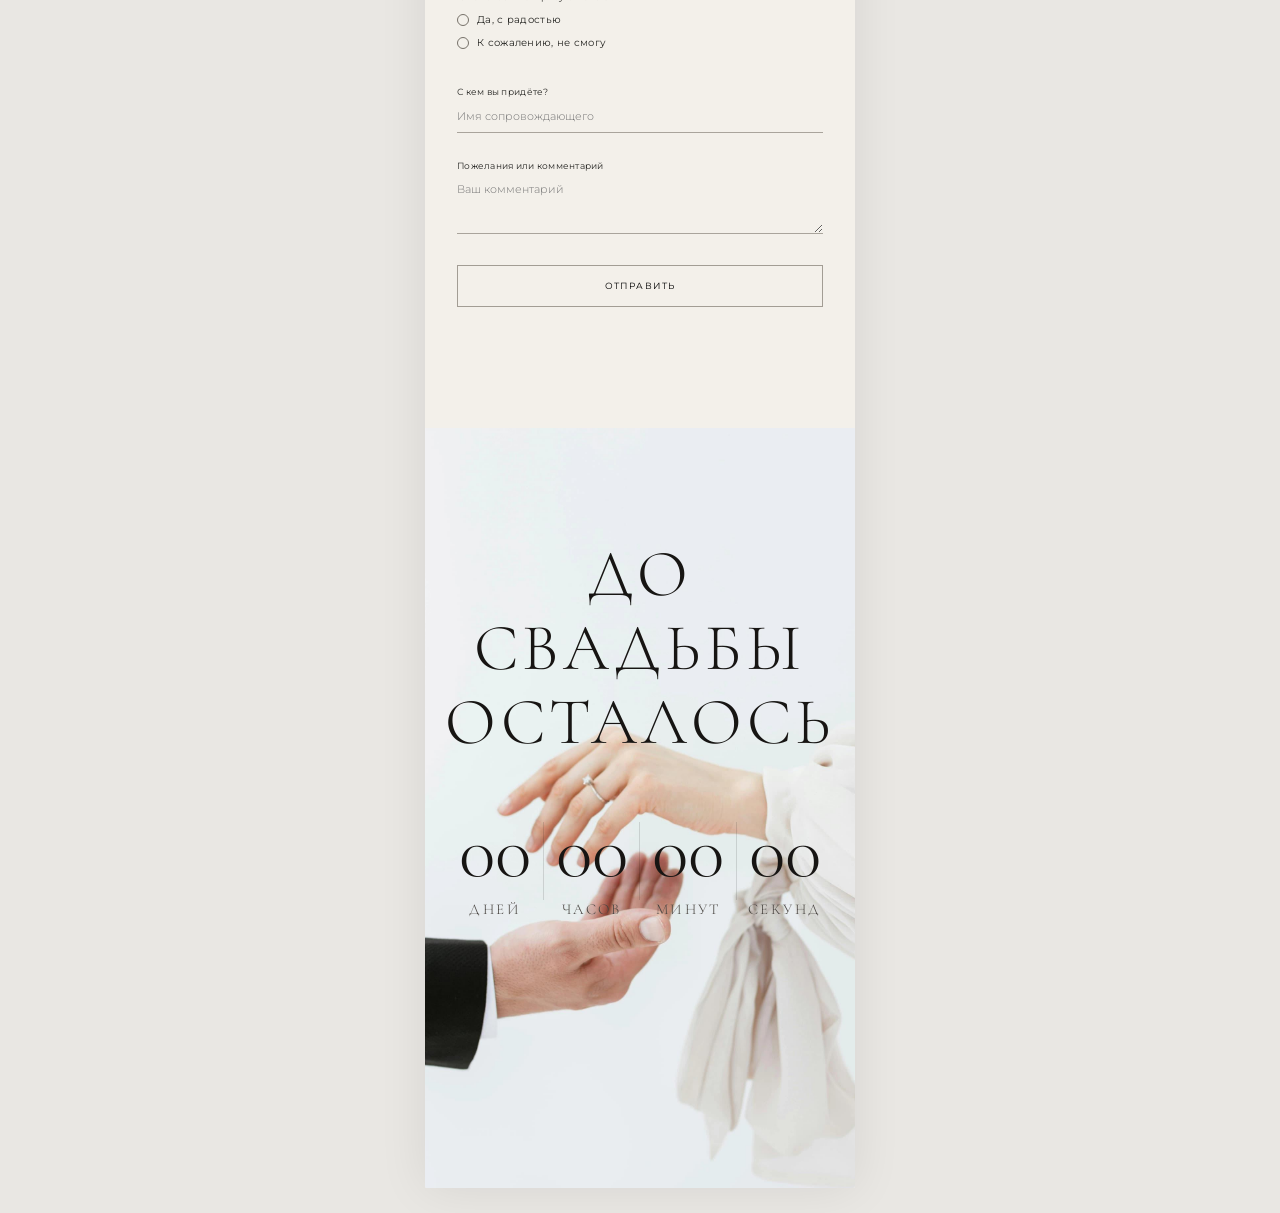
==== commit 12a74ee5: "Update index.html" ====
--- a/index.html
+++ b/index.html
@@ -125,7 +125,7 @@
     <img src="assets/chat-phone.png" alt="Чат гостей">
 </div>
 
-<a class="outline-button muted" href="#" onclick="return false">
+<a class="outline-button muted" href="https://t.me/ismatnastya" target="_blank">
     Перейти в чат
 </a>
       </div>
--- a/style.css
+++ b/style.css
@@ -483,3 +483,24 @@
 .lux-envelope.open .lux-letter {
   transform: translateY(-35%);
 }
+.map-wrapper {
+  width: 100%;
+  max-width: 650px;
+  height: 450px;
+  margin: 30px auto;
+  overflow: hidden;
+}
+
+.map-wrapper iframe {
+  display: block;
+  width: 100%;
+  height: 100%;
+  border: 0;
+}
+
+@media (max-width: 600px) {
+  .map-wrapper {
+    height: 380px;
+    margin: 24px auto;
+  }
+}
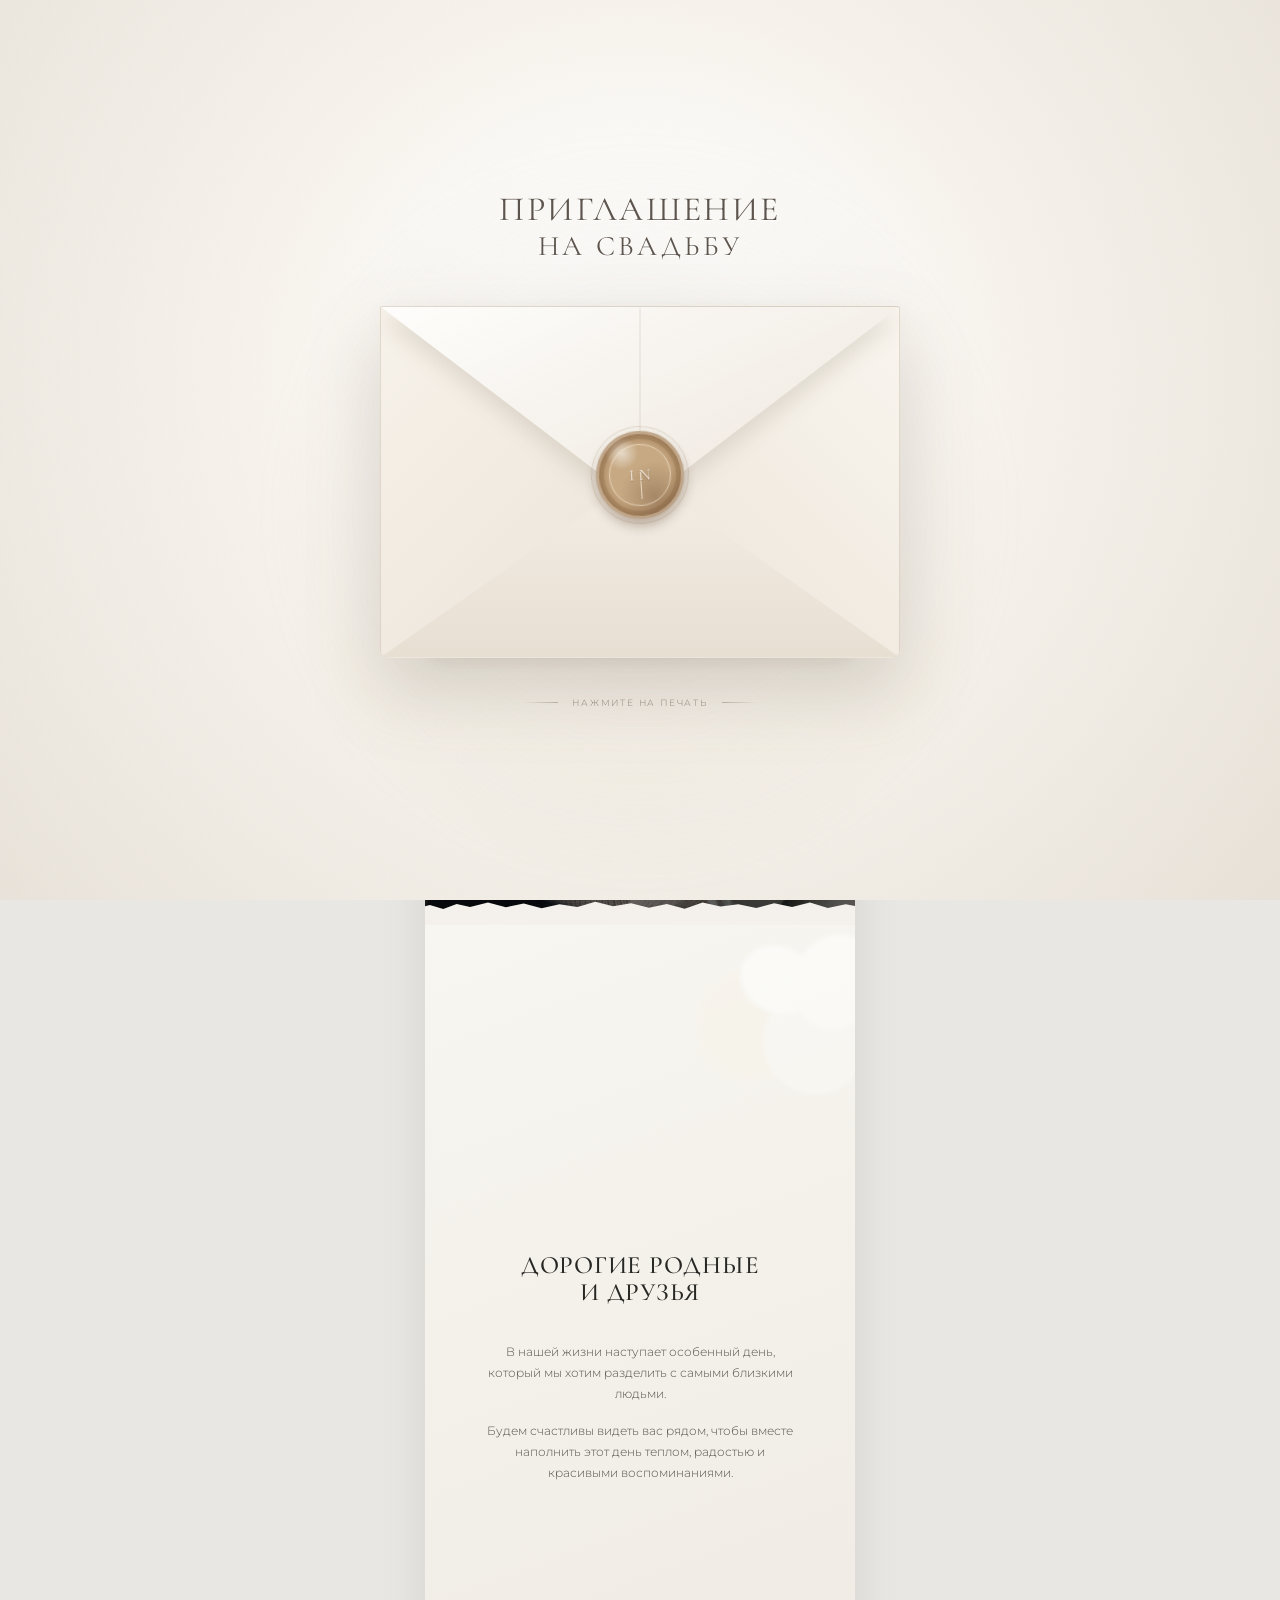
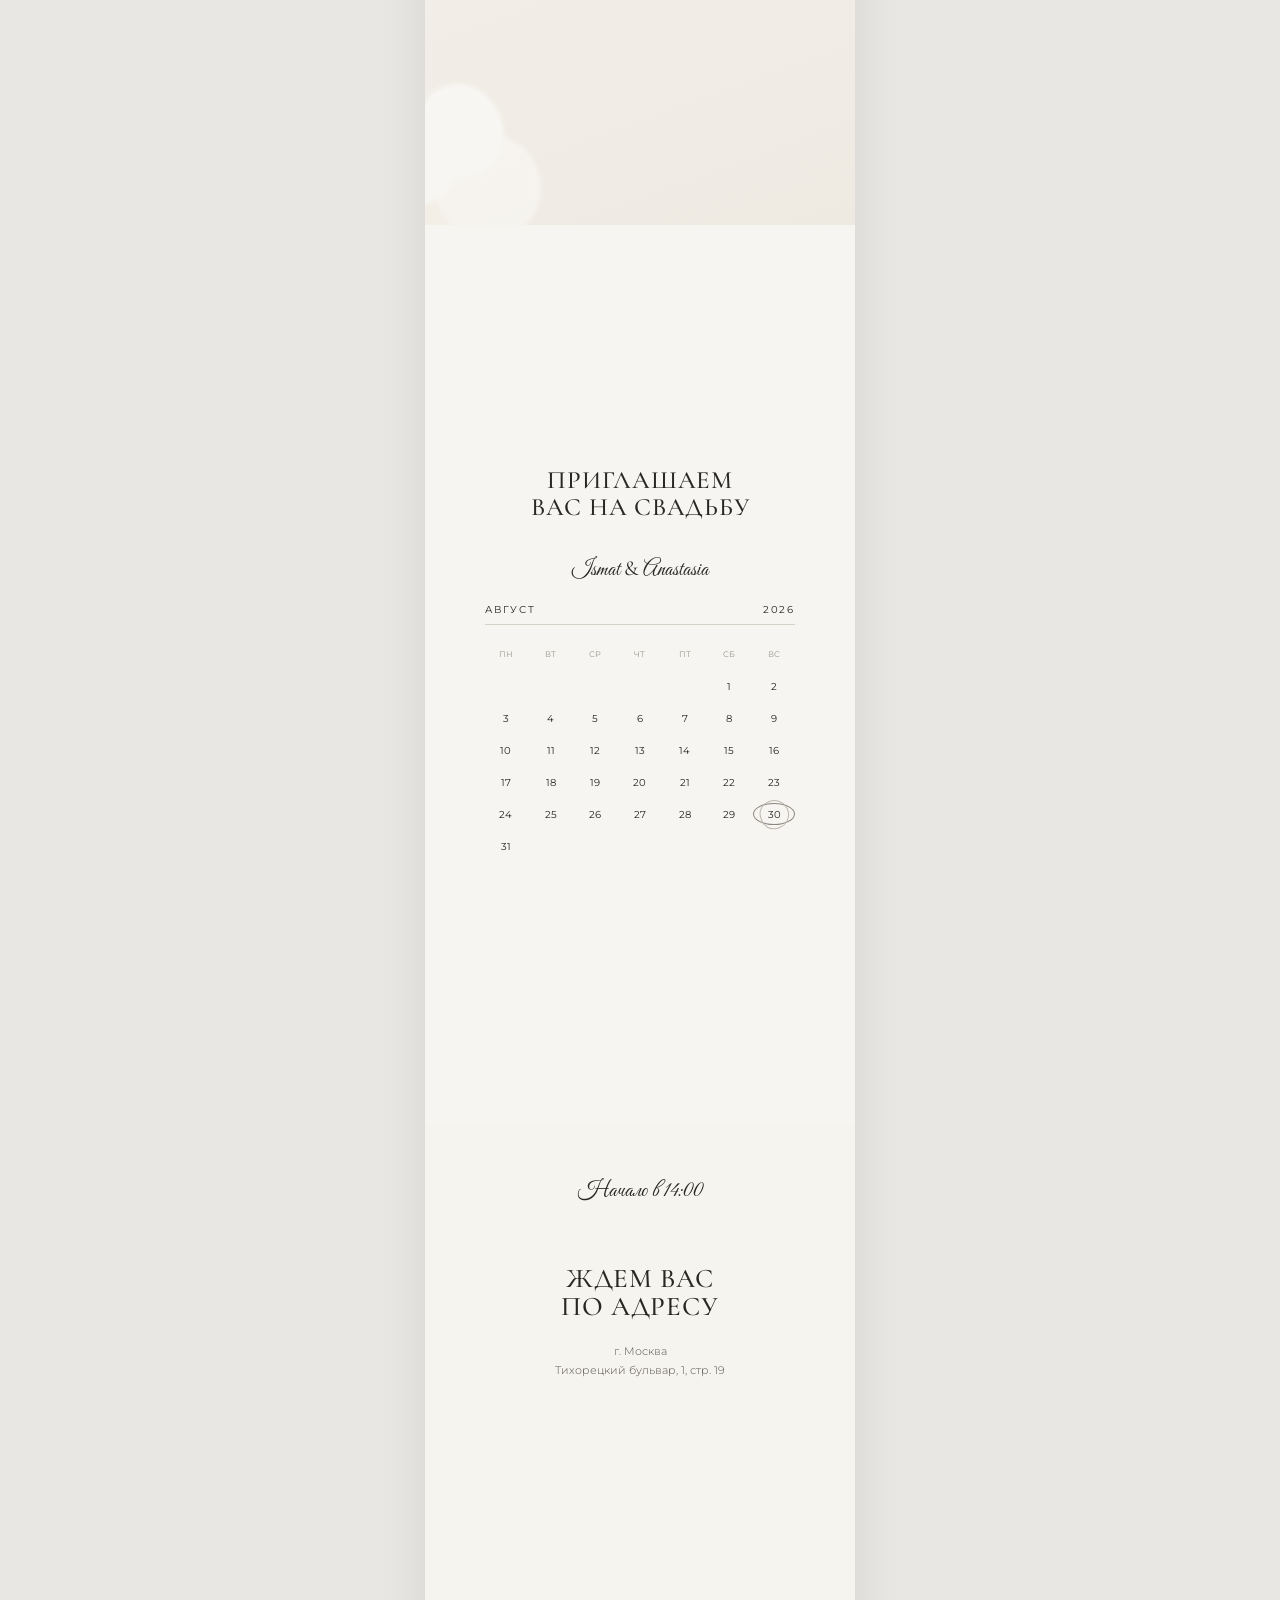
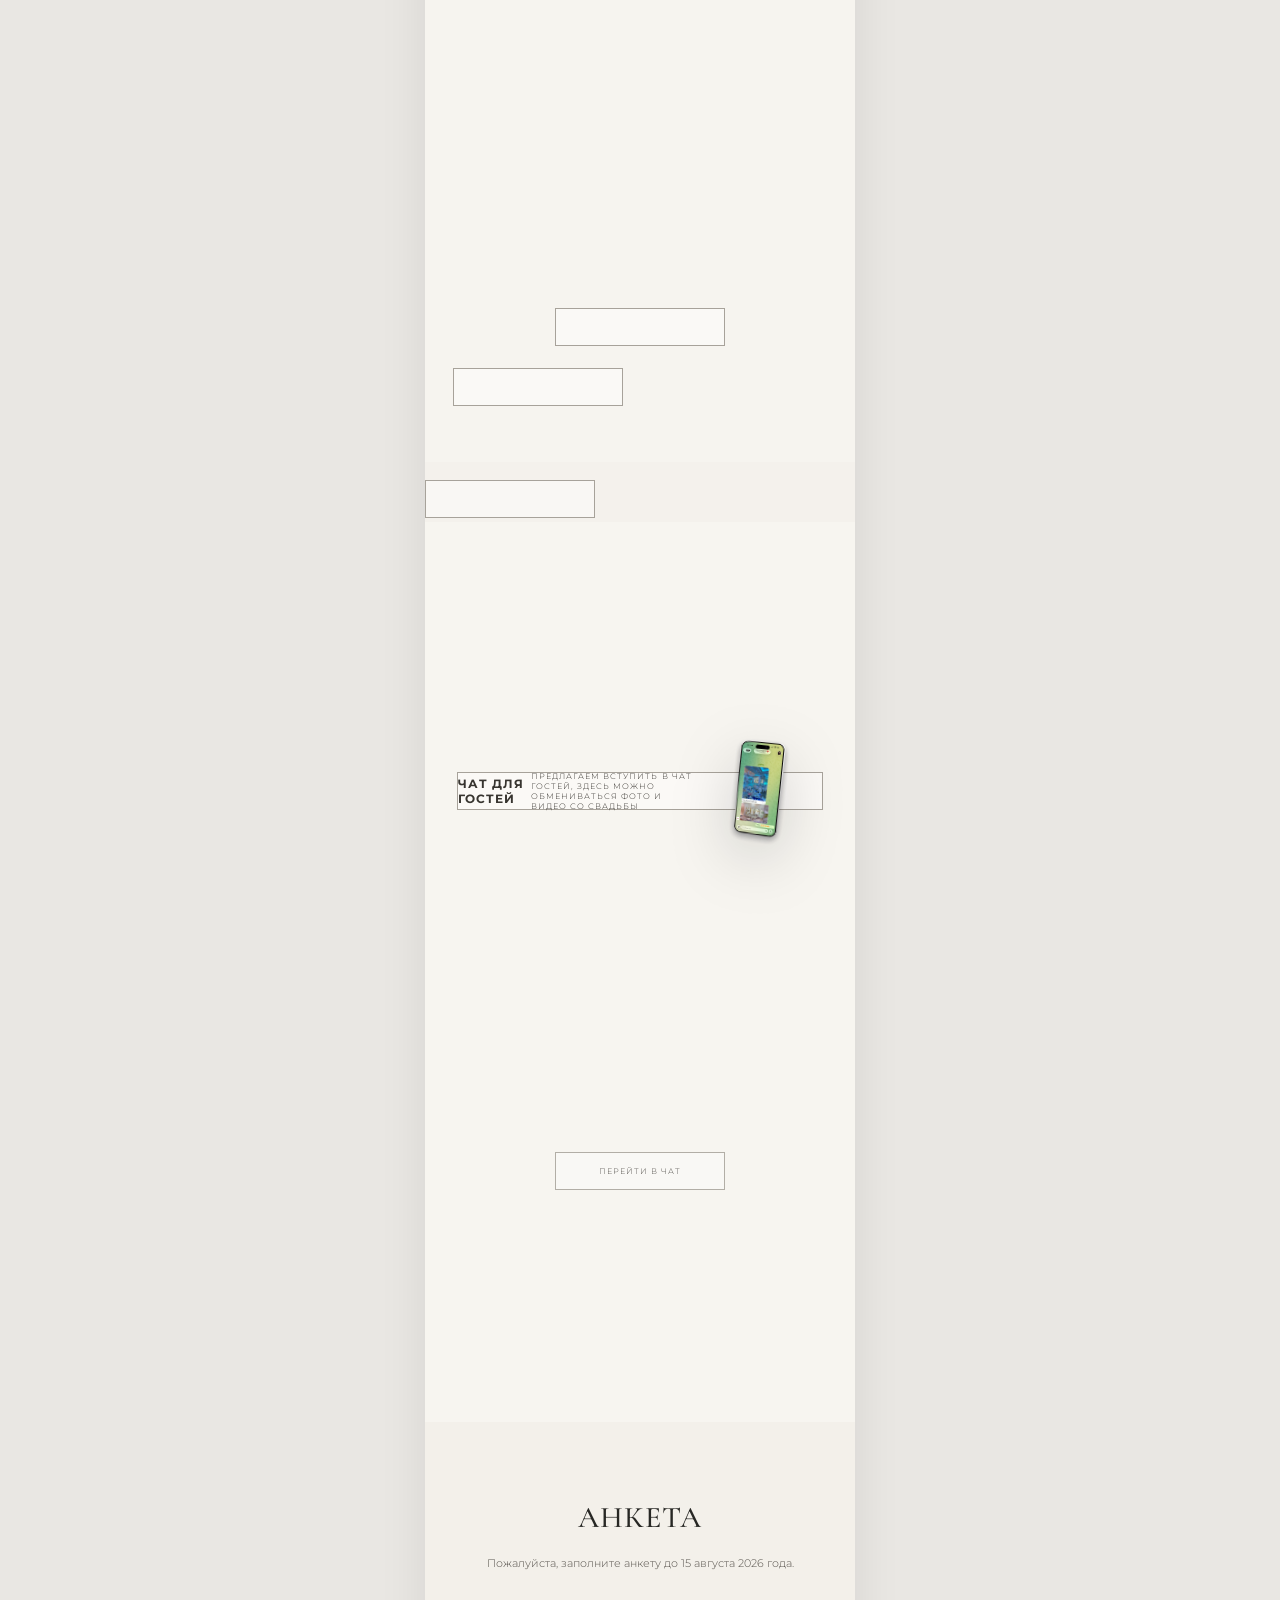
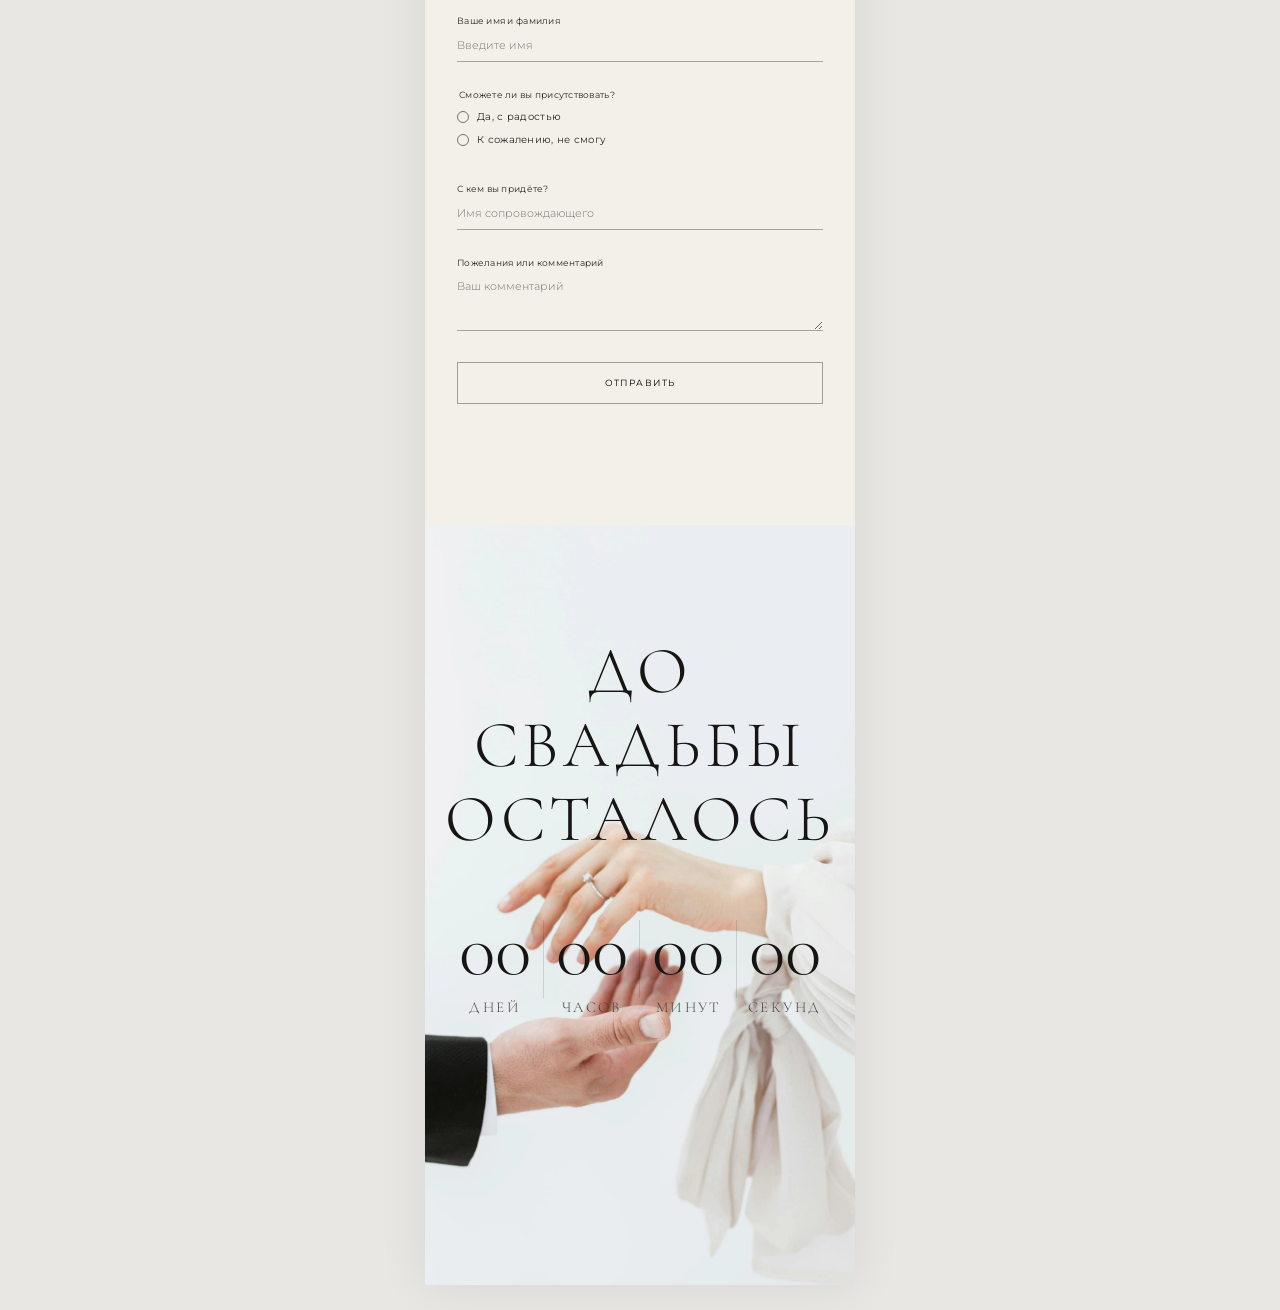
==== commit ca5dcf08: "Update index.html" ====
--- a/index.html
+++ b/index.html
@@ -108,7 +108,7 @@
   href="https://yandex.ru/maps/213/moscow/house/tikhoretskiy_bulvar_1s19/Z04YcQBoT00CQFtvfXp2dHhmZw==/?ll=37.778579%2C55.675500&z=17.16"
   target="_blank"
   rel="noopener noreferrer"
-  class="map-button">
+  class="outline-button"
   Смотреть на карте
 </a>
       </div>
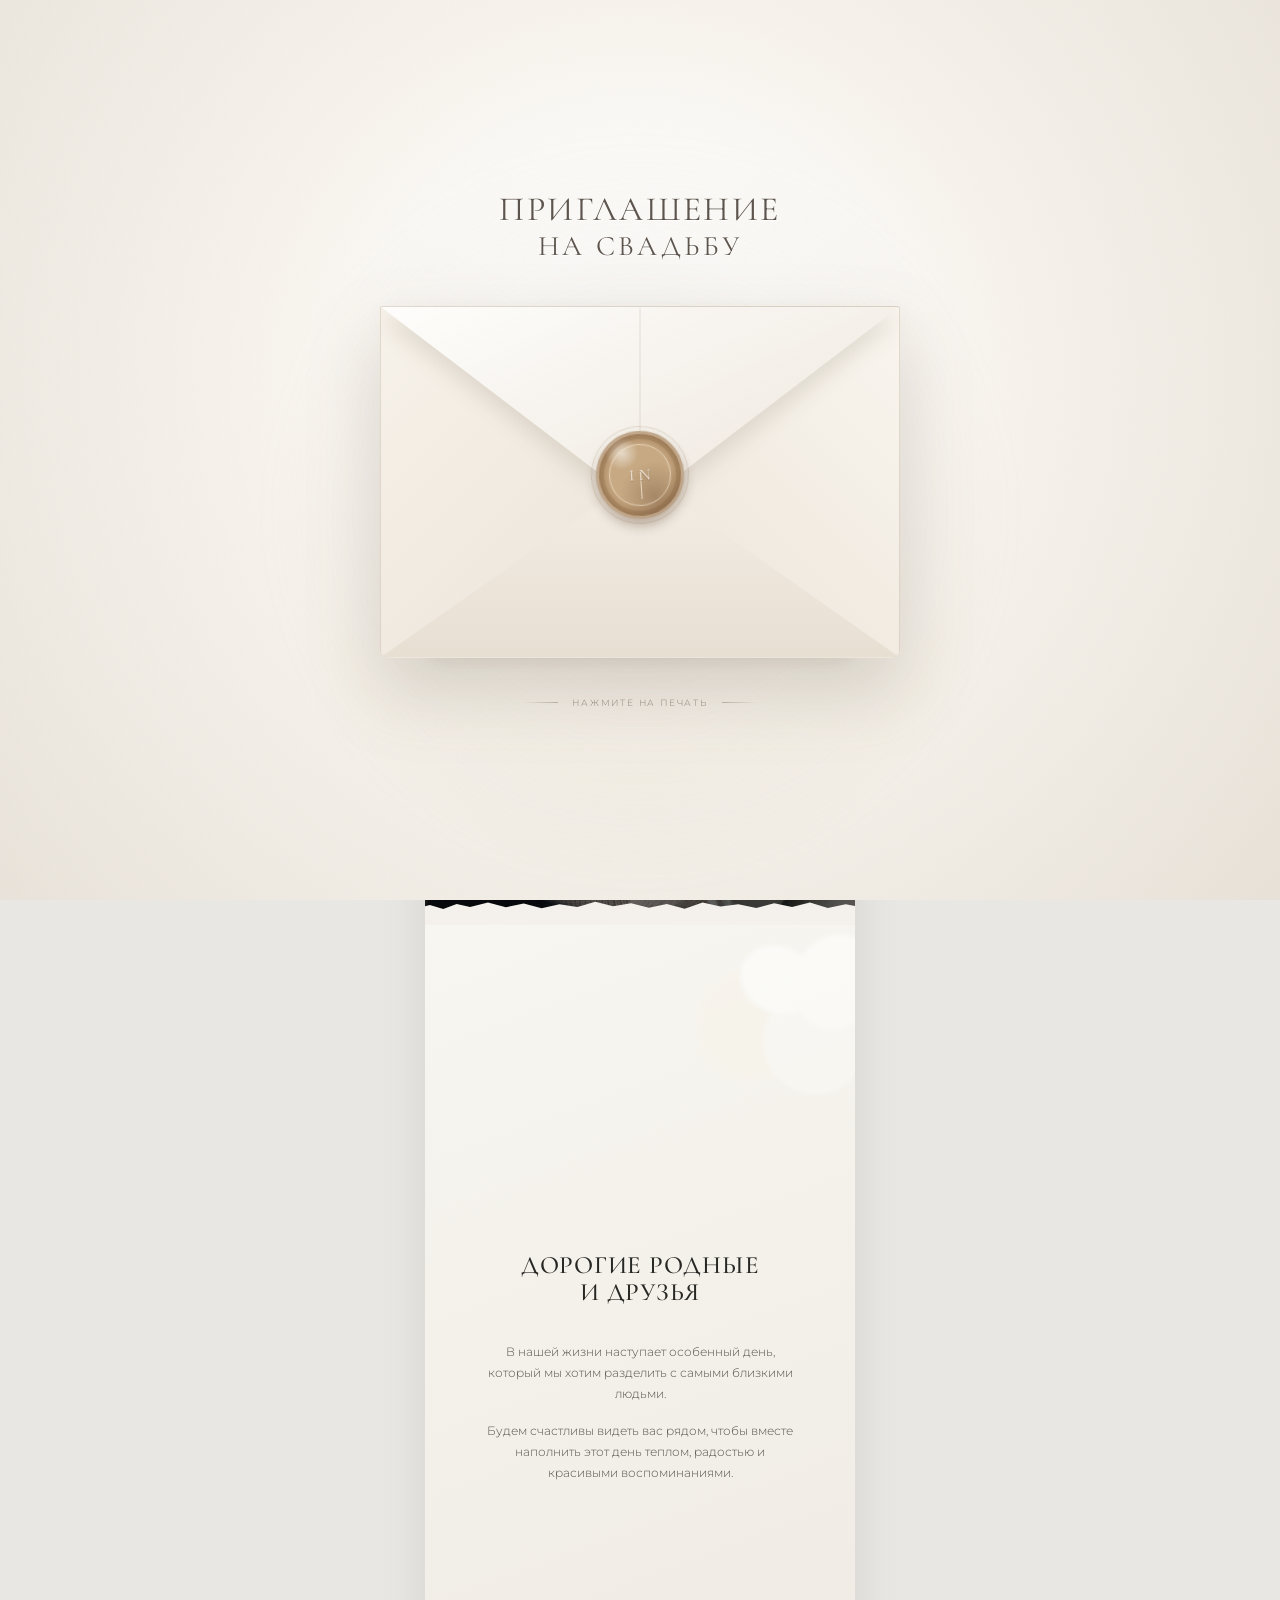
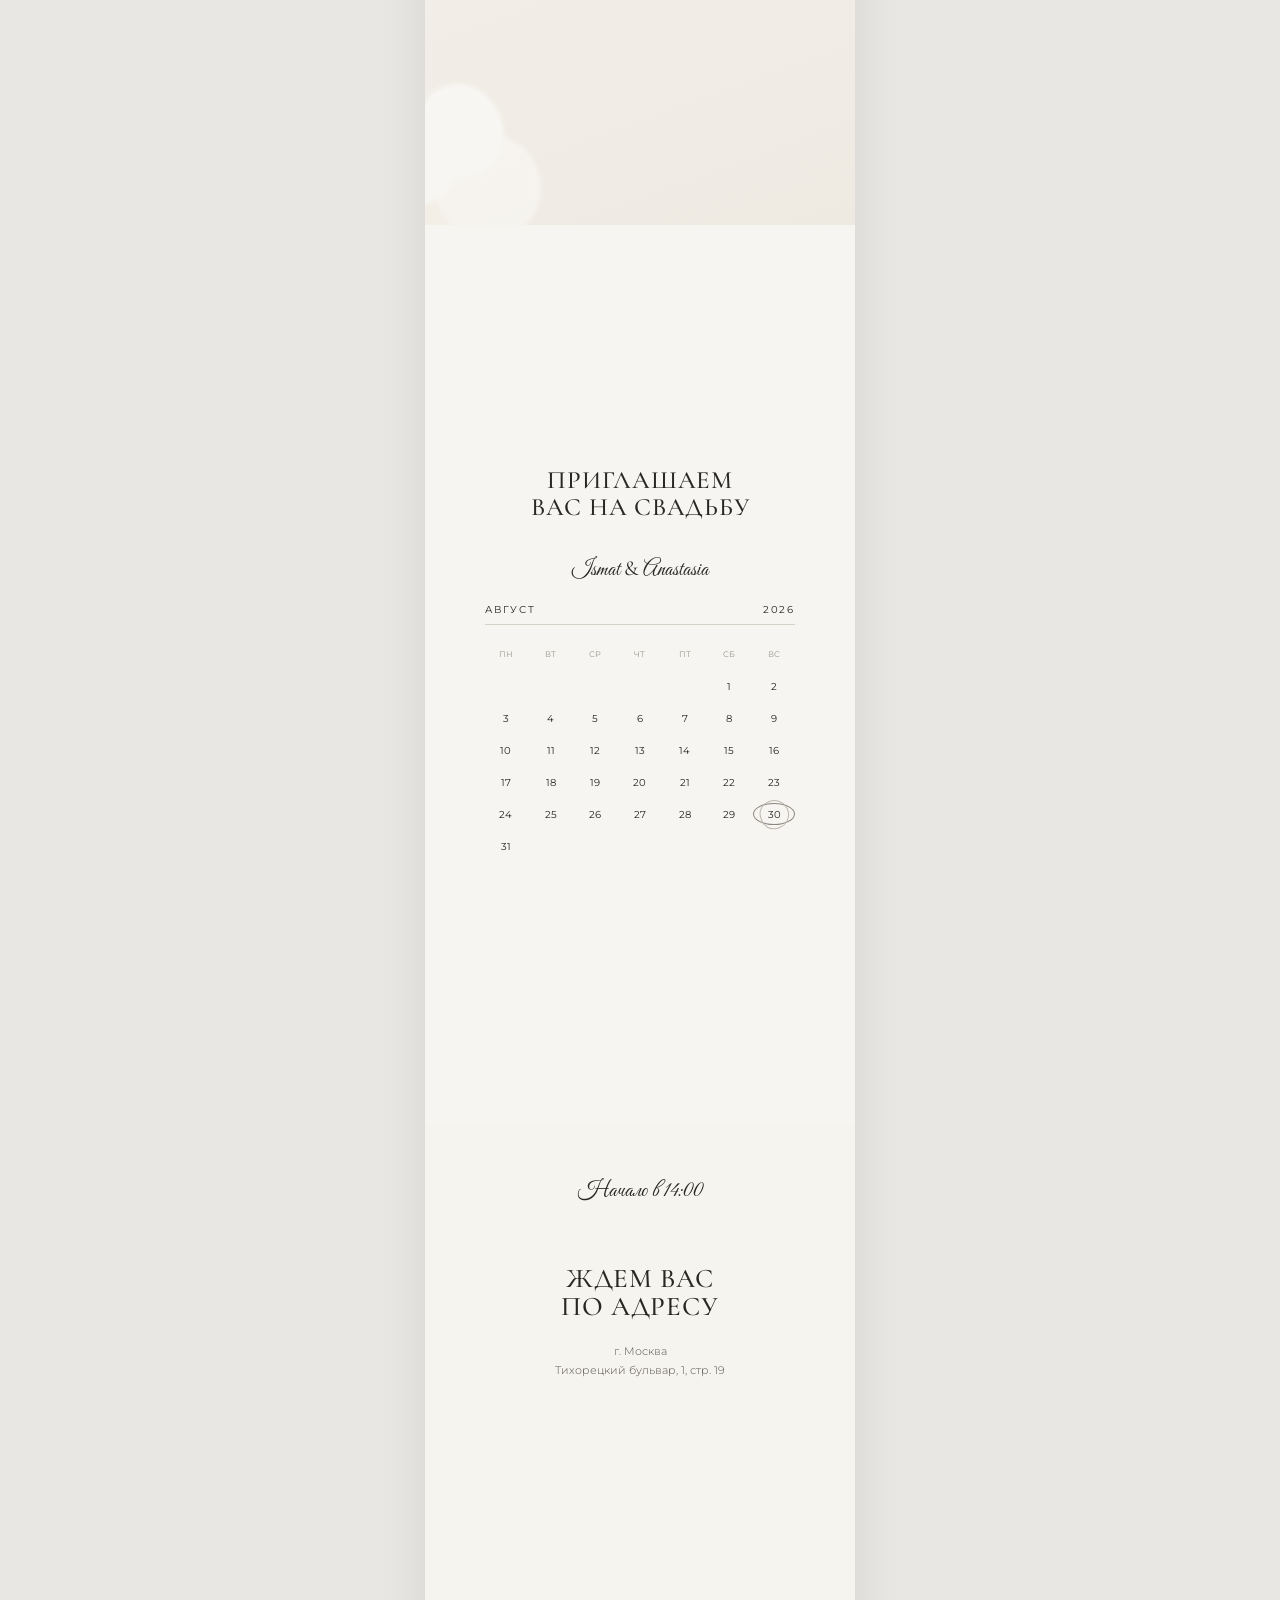
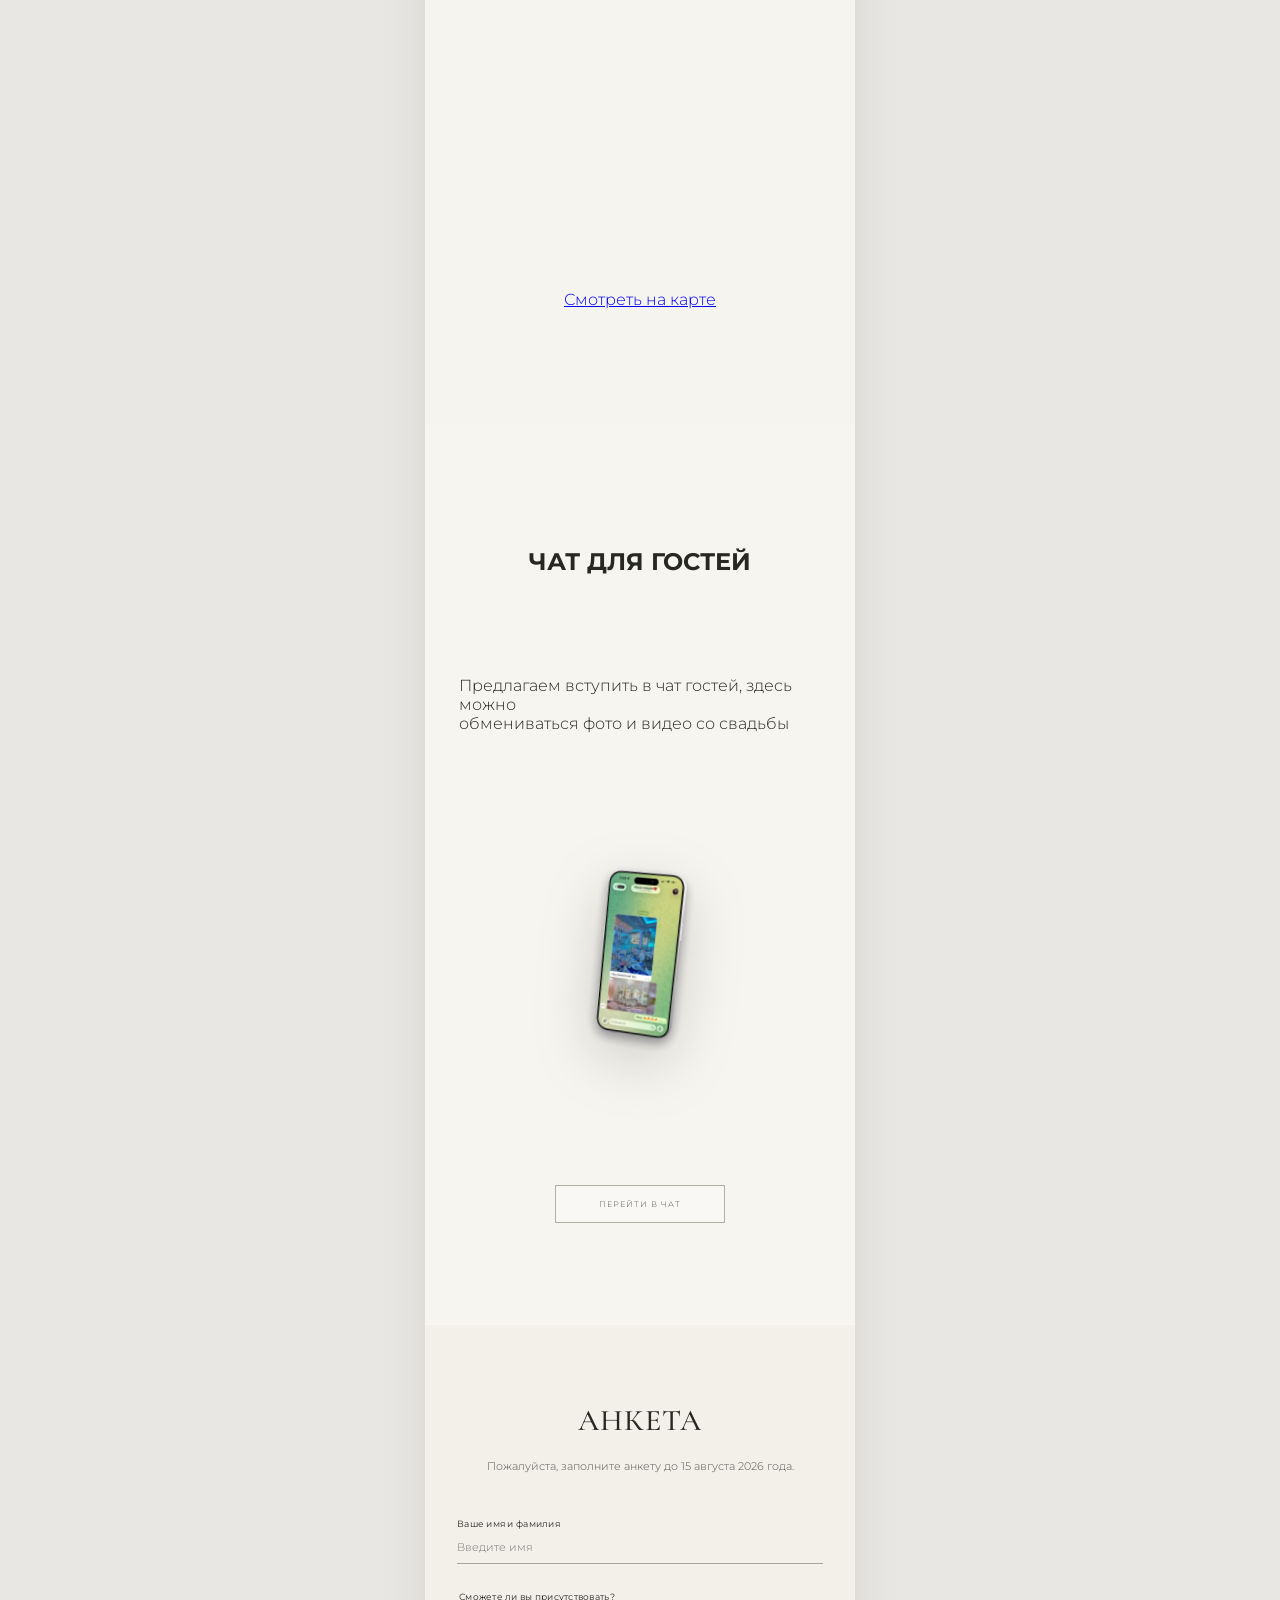
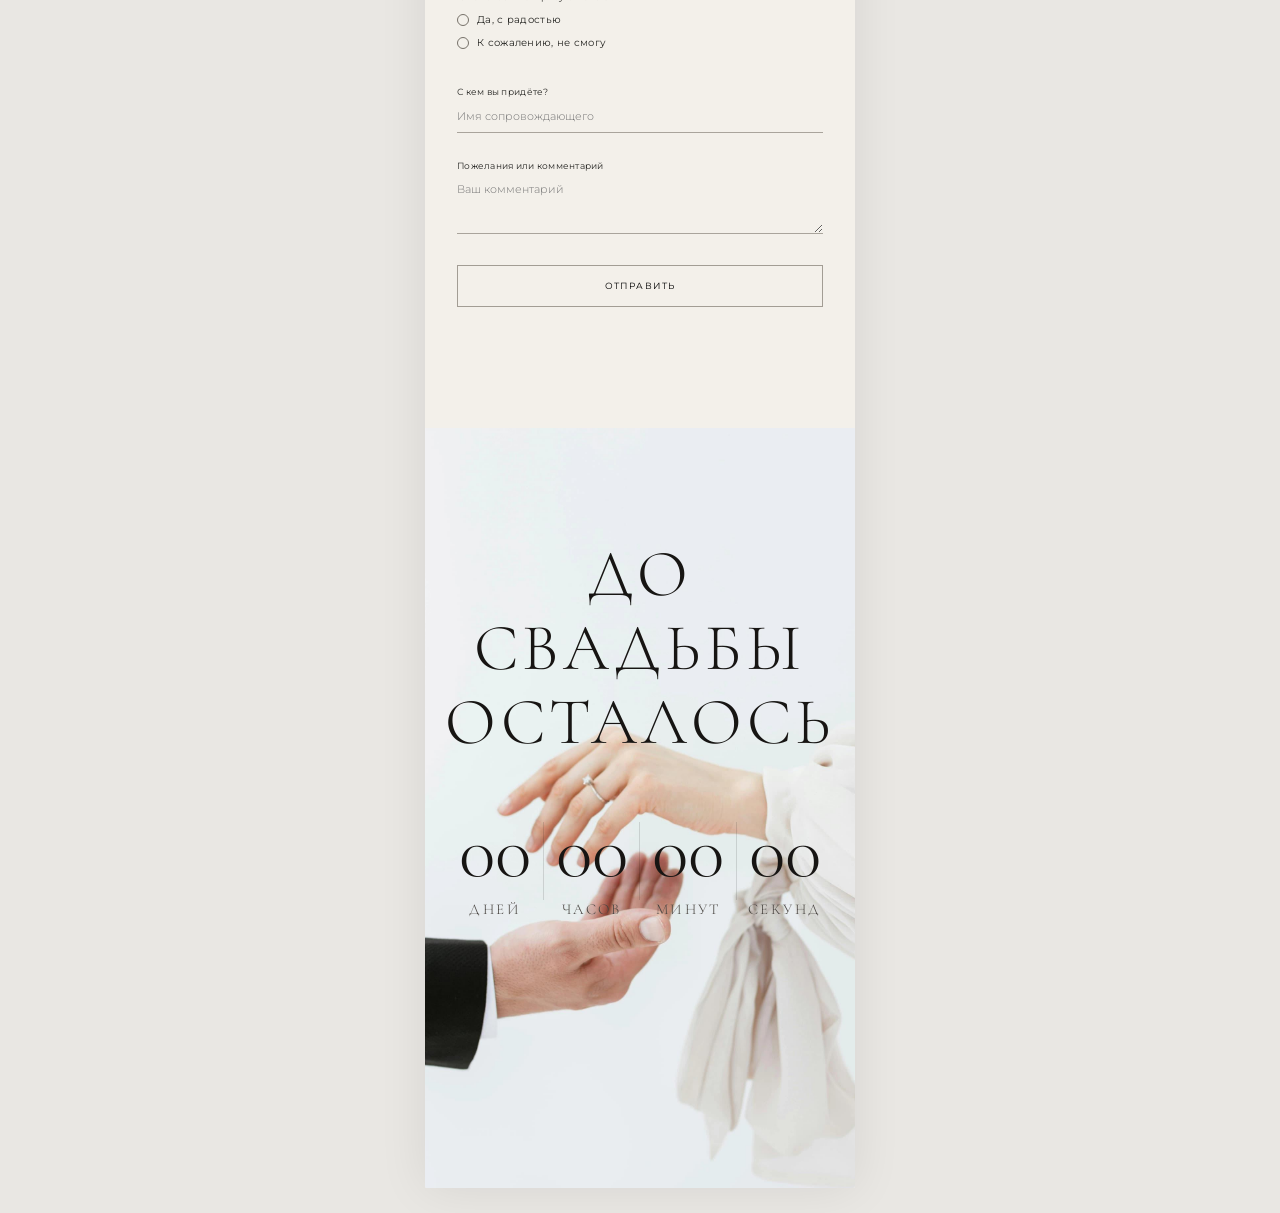
==== commit a5780d5a: "Update index.html" ====
--- a/index.html
+++ b/index.html
@@ -93,25 +93,22 @@
         <div class="time-script top-time">Начало в 14:00</div>
         <h2>ЖДЕМ ВАС<br>ПО АДРЕСУ</h2>
         <p>г. Москва<br>Тихорецкий бульвар, 1, стр. 19</p>
-    <div class="map-wrapper">
+  <div class="map-wrapper">
   <iframe
     src="https://yandex.ru/map-widget/v1/?ll=37.778579%2C55.675500&z=17.16&pt=37.778579%2C55.675500%2Cpm2rdm"
-    width="100%"
-    height="450"
-    frameborder="0"
-    allowfullscreen="true"
     loading="lazy"
-    title="Ресторан Гранд — Тихорецкий бульвар, 1, стр. 19">
+    allowfullscreen
+    title="Ресторан Гранд">
   </iframe>
 </div>
-       <a
+
+<a
+  class="map-button"
   href="https://yandex.ru/maps/213/moscow/house/tikhoretskiy_bulvar_1s19/Z04YcQBoT00CQFtvfXp2dHhmZw==/?ll=37.778579%2C55.675500&z=17.16"
   target="_blank"
-  rel="noopener noreferrer"
-  class="outline-button"
+  rel="noopener noreferrer">
   Смотреть на карте
 </a>
-      </div>
     </section>
 
     <section class="guest-chat section-full">
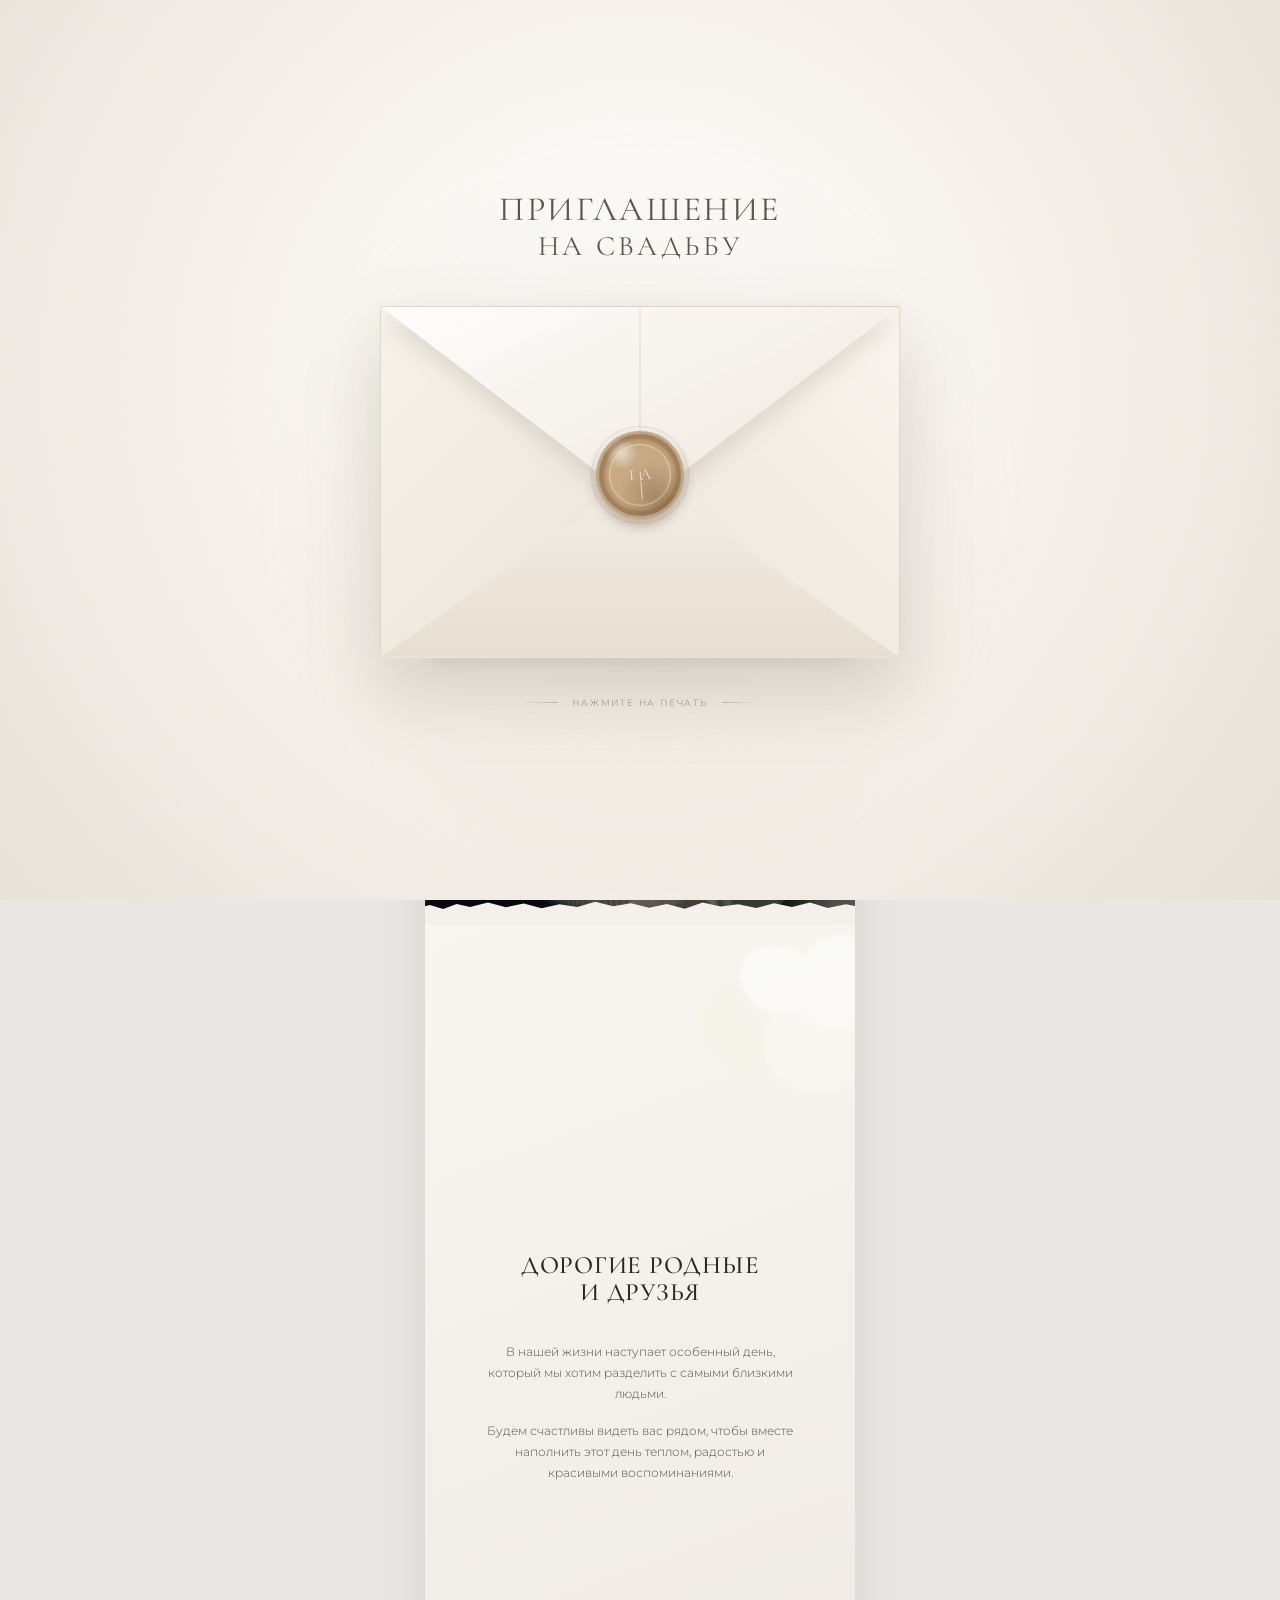
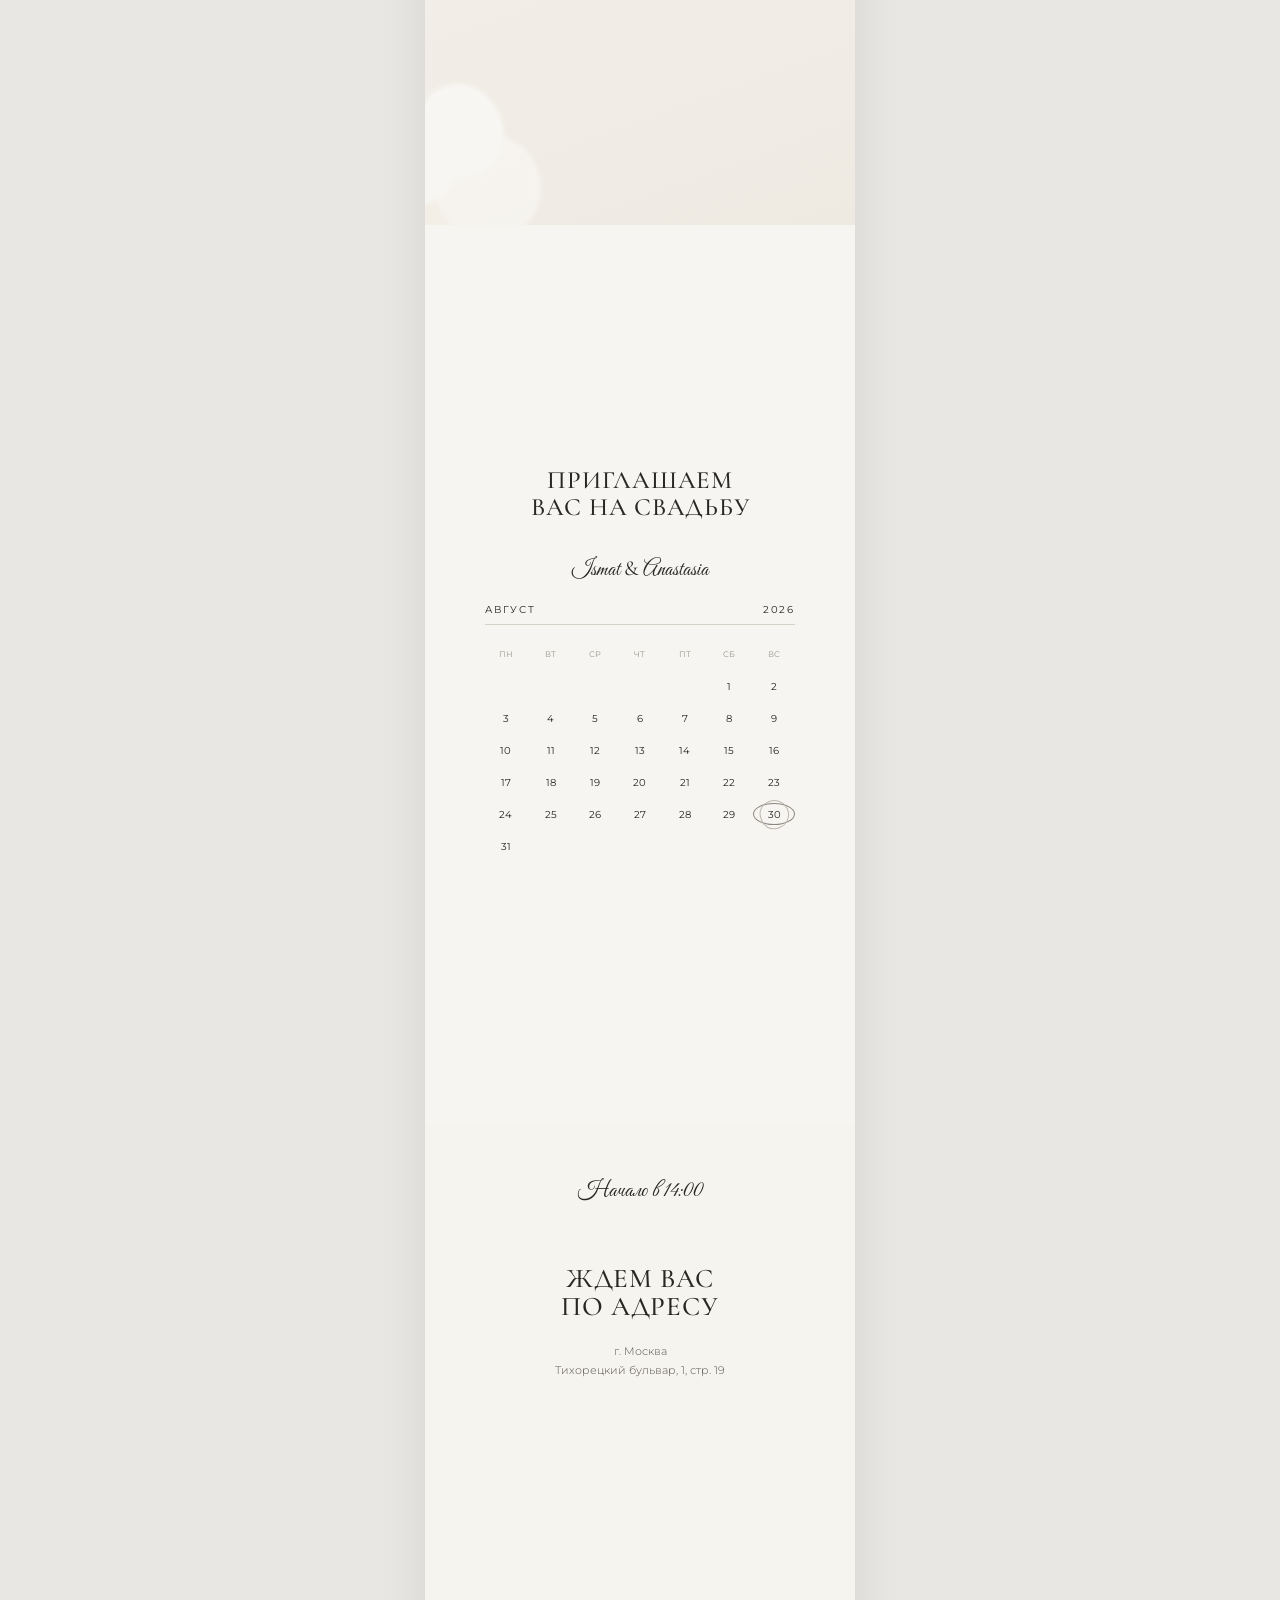
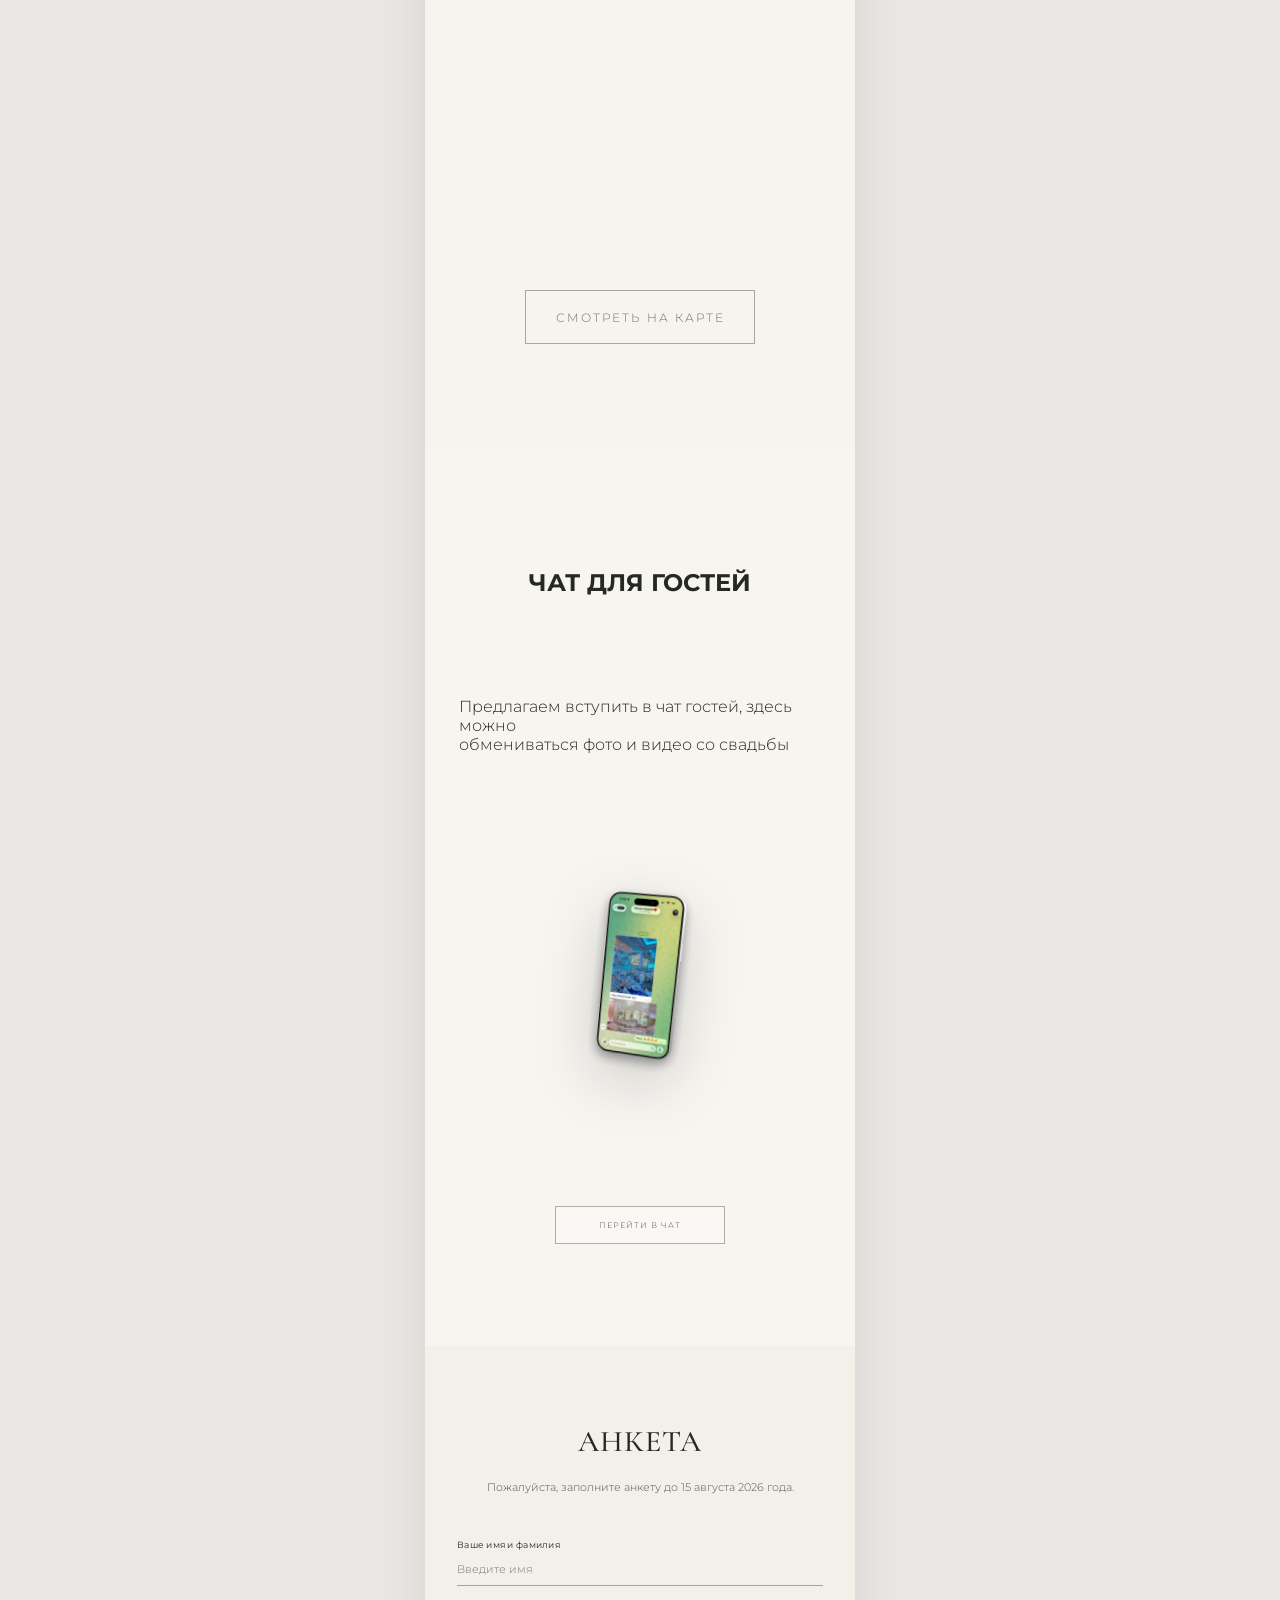
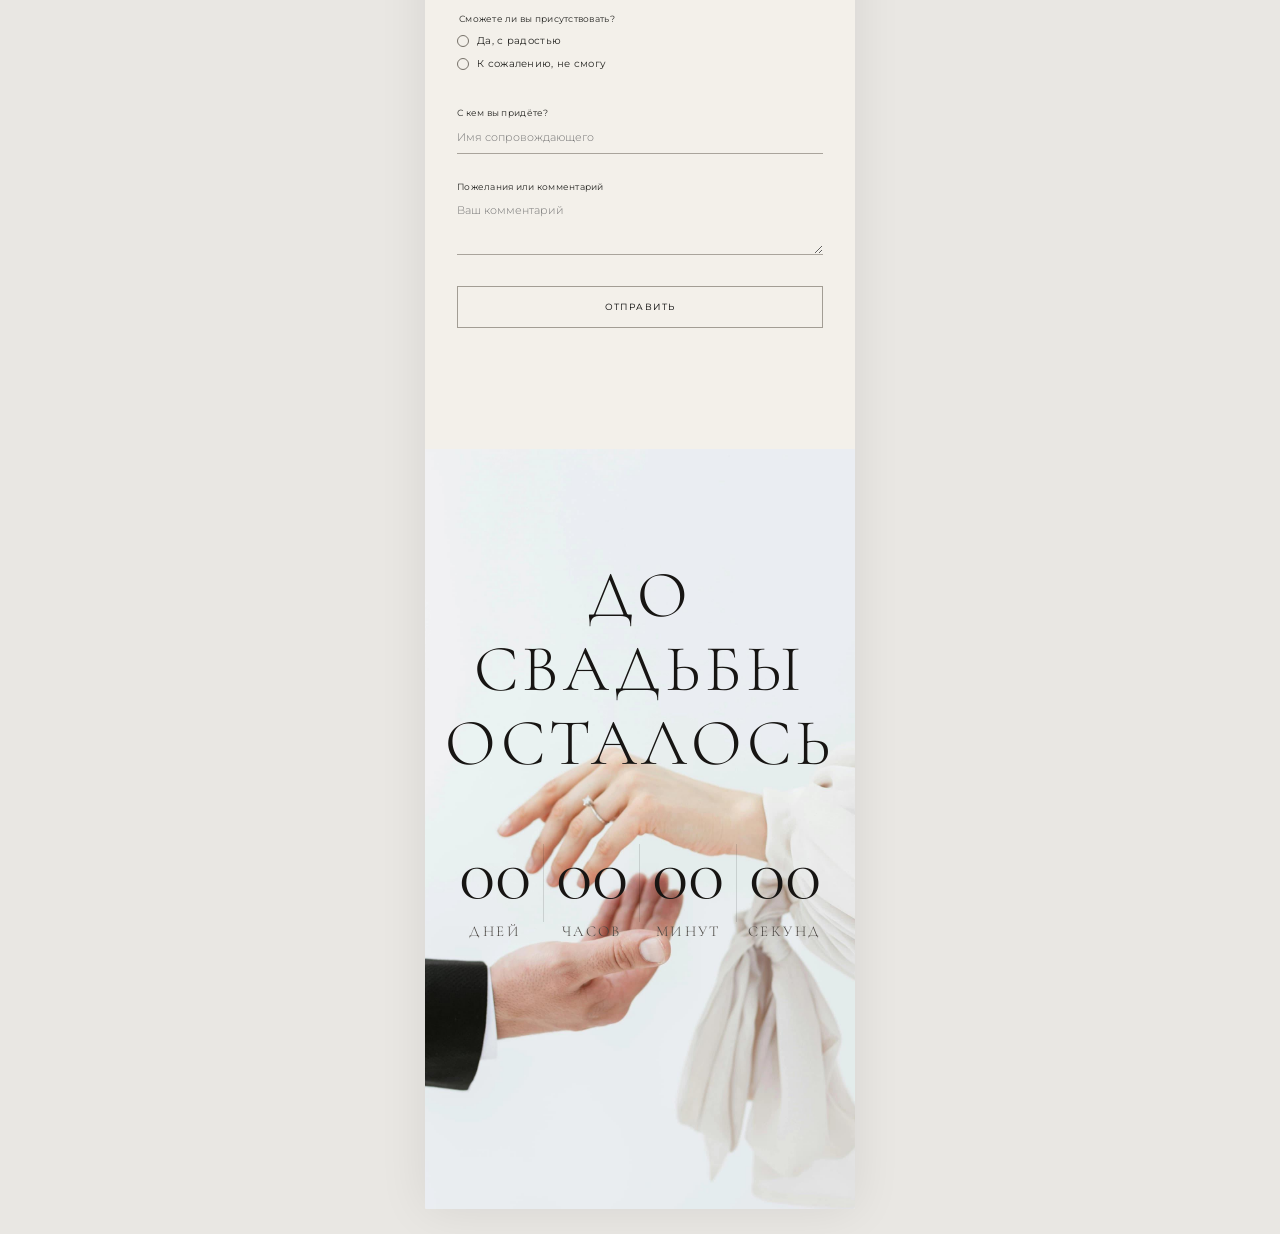
==== commit 017b0e43: "Update index.html" ====
--- a/index.html
+++ b/index.html
@@ -26,7 +26,7 @@
 
       <span class="lux-letter" aria-hidden="true">
         <span class="letter-border"></span>
-        <span class="letter-monogram">I <i></i> N</span>
+        <span class="letter-monogram">I <i></i> A</span>
         <span class="letter-ornament">30.08.2026</span>
         <span class="letter-greeting">Дорогие гости!</span>
         <span class="letter-text">Мы будем счастливы разделить<br>с вами этот важный для нас день</span>
@@ -40,7 +40,7 @@
       </span>
 
       <span class="envelope-flap" aria-hidden="true"><span></span></span>
-      <span class="wax-seal" aria-hidden="true"><b>I</b><i></i><b>N</b></span>
+      <span class="wax-seal" aria-hidden="true"><b>I</b><i></i><b>A</b></span>
     </button>
 
     <div class="tap-hint"><span></span>нажмите на печать<span></span></div>
--- a/style.css
+++ b/style.css
@@ -504,3 +504,48 @@
     margin: 24px auto;
   }
 }
+.map-wrapper {
+  width: calc(100% - 40px);
+  max-width: 650px;
+  height: 450px;
+  margin: 30px auto;
+  overflow: hidden;
+}
+
+.map-wrapper iframe {
+  display: block;
+  width: 100%;
+  height: 100%;
+  border: 0;
+}
+
+.map-button {
+  display: flex;
+  align-items: center;
+  justify-content: center;
+  width: 230px;
+  min-height: 54px;
+  margin: 28px auto 50px;
+  padding: 12px 20px;
+  border: 1px solid #aaa49b;
+  color: #746f68;
+  background: transparent;
+  text-decoration: none;
+  text-transform: uppercase;
+  letter-spacing: 2px;
+  font-size: 12px;
+  box-sizing: border-box;
+}
+
+@media (max-width: 600px) {
+  .map-wrapper {
+    width: calc(100% - 32px);
+    height: 390px;
+    margin: 24px auto;
+  }
+
+  .map-button {
+    width: 220px;
+    margin: 24px auto 45px;
+  }
+}
